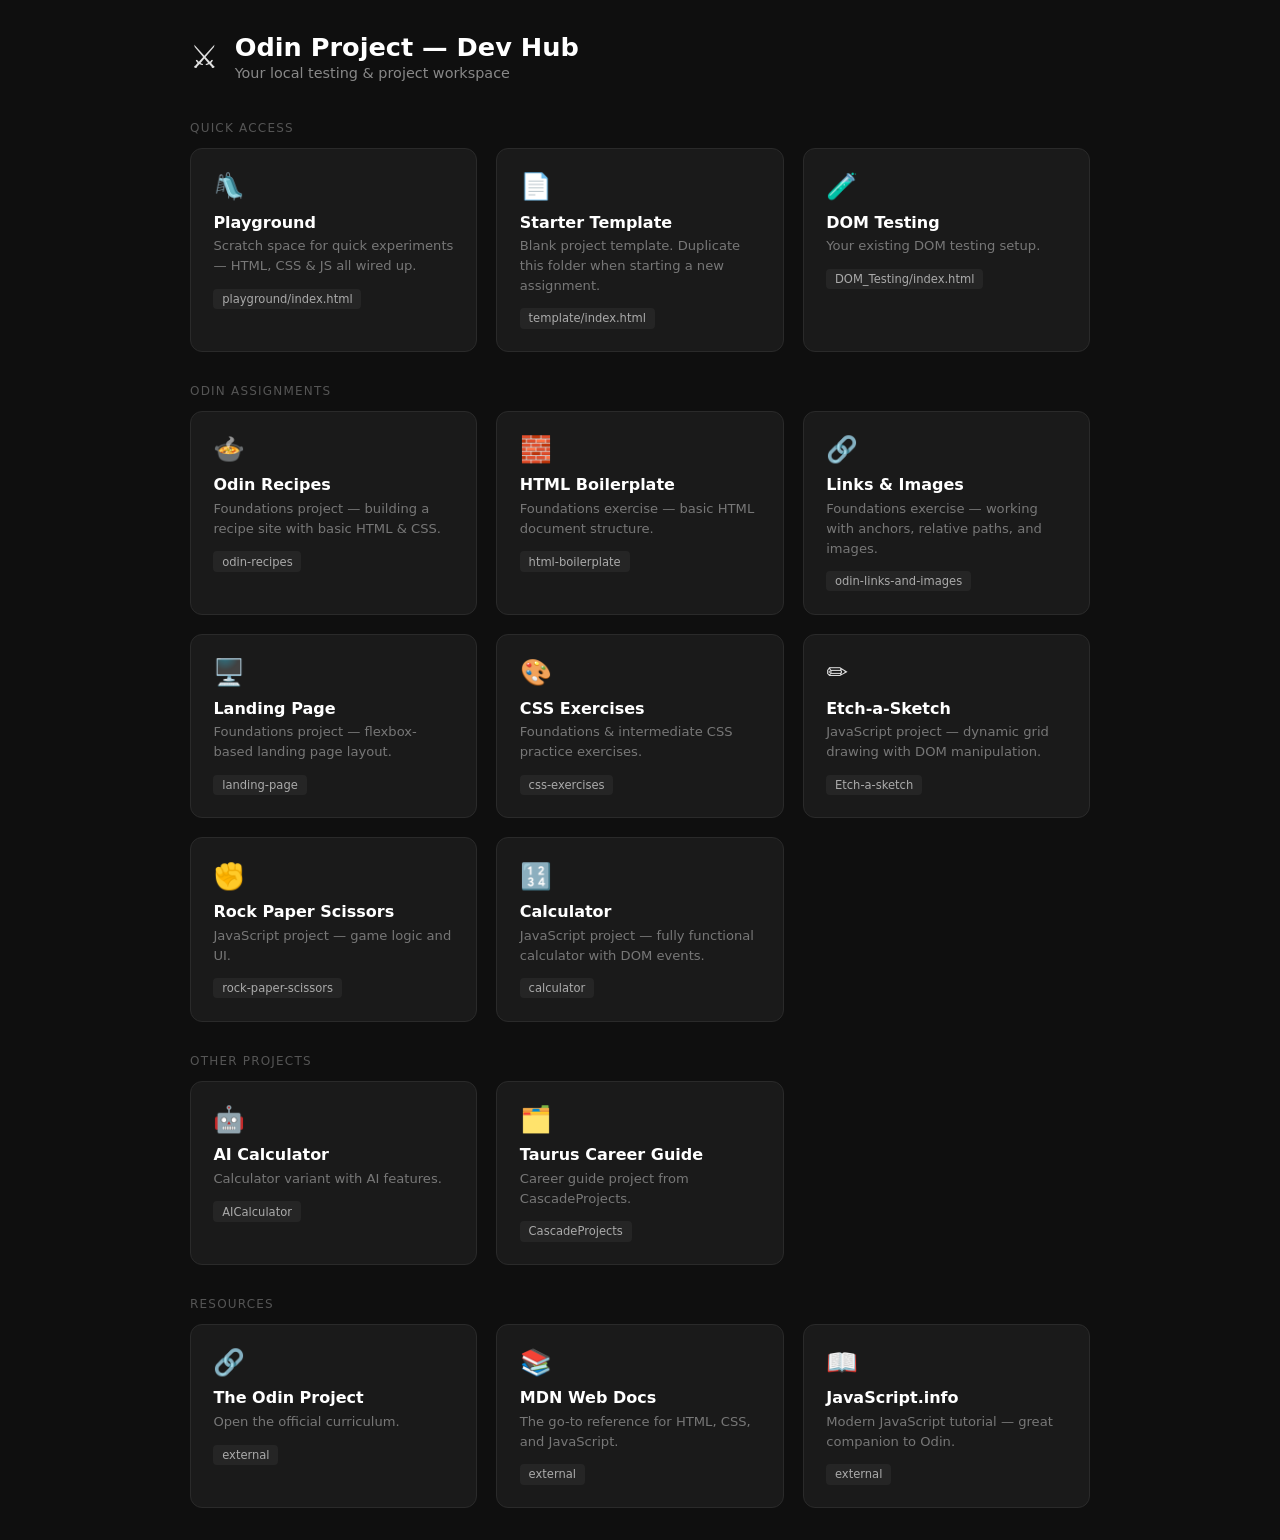
==== index.html @ 2a9dadce "Initial commit — Odin Project dev hub" ====
<!DOCTYPE html>
<html lang="en">
<head>
  <meta charset="UTF-8" />
  <meta name="viewport" content="width=device-width, initial-scale=1.0" />
  <title>Odin Project — Dev Hub</title>
  <style>
    *, *::before, *::after { box-sizing: border-box; margin: 0; padding: 0; }

    body {
      font-family: 'Segoe UI', system-ui, sans-serif;
      background: #0f0f0f;
      color: #e0e0e0;
      min-height: 100vh;
      padding: 2rem;
    }

    header {
      max-width: 900px;
      margin: 0 auto 2.5rem;
      display: flex;
      align-items: center;
      gap: 1rem;
    }

    header .logo { font-size: 2rem; }

    header h1 {
      font-size: 1.6rem;
      font-weight: 700;
      color: #fff;
    }

    header p {
      font-size: 0.9rem;
      color: #888;
      margin-top: 0.2rem;
    }

    .grid {
      max-width: 900px;
      margin: 0 auto;
      display: grid;
      grid-template-columns: repeat(auto-fill, minmax(260px, 1fr));
      gap: 1.2rem;
    }

    .card {
      background: #1a1a1a;
      border: 1px solid #2a2a2a;
      border-radius: 12px;
      padding: 1.4rem;
      text-decoration: none;
      color: inherit;
      transition: border-color 0.2s, transform 0.15s;
      display: block;
    }

    .card:hover {
      border-color: #e85d0b;
      transform: translateY(-2px);
    }

    .card .icon {
      font-size: 1.6rem;
      margin-bottom: 0.7rem;
    }

    .card h2 {
      font-size: 1rem;
      font-weight: 600;
      color: #fff;
      margin-bottom: 0.3rem;
    }

    .card p {
      font-size: 0.82rem;
      color: #777;
      line-height: 1.5;
    }

    .card .tag {
      display: inline-block;
      margin-top: 0.8rem;
      font-size: 0.72rem;
      background: #252525;
      color: #aaa;
      padding: 0.2rem 0.55rem;
      border-radius: 4px;
    }

    .section-label {
      max-width: 900px;
      margin: 2rem auto 0.8rem;
      font-size: 0.75rem;
      text-transform: uppercase;
      letter-spacing: 0.1em;
      color: #555;
    }
  </style>
</head>
<body>

  <header>
    <div class="logo">⚔️</div>
    <div>
      <h1>Odin Project — Dev Hub</h1>
      <p>Your local testing &amp; project workspace</p>
    </div>
  </header>

  <!-- ── Quick Access ── -->
  <p class="section-label">Quick access</p>
  <div class="grid">
    <a class="card" href="playground/index.html">
      <div class="icon">🛝</div>
      <h2>Playground</h2>
      <p>Scratch space for quick experiments — HTML, CSS &amp; JS all wired up.</p>
      <span class="tag">playground/index.html</span>
    </a>
    <a class="card" href="template/index.html">
      <div class="icon">📄</div>
      <h2>Starter Template</h2>
      <p>Blank project template. Duplicate this folder when starting a new assignment.</p>
      <span class="tag">template/index.html</span>
    </a>
    <a class="card" href="DOM_Testing/index.html">
      <div class="icon">🧪</div>
      <h2>DOM Testing</h2>
      <p>Your existing DOM testing setup.</p>
      <span class="tag">DOM_Testing/index.html</span>
    </a>
  </div>

  <!-- ── Odin Assignments ── -->
  <p class="section-label">Odin Assignments</p>
  <div class="grid">

    <a class="card" href="../odin-recipes/index.html">
      <div class="icon">🍲</div>
      <h2>Odin Recipes</h2>
      <p>Foundations project — building a recipe site with basic HTML &amp; CSS.</p>
      <span class="tag">odin-recipes</span>
    </a>

    <a class="card" href="../html-boilerplate/index.html">
      <div class="icon">🧱</div>
      <h2>HTML Boilerplate</h2>
      <p>Foundations exercise — basic HTML document structure.</p>
      <span class="tag">html-boilerplate</span>
    </a>

    <a class="card" href="../odin-links-and-images/index.html">
      <div class="icon">🔗</div>
      <h2>Links &amp; Images</h2>
      <p>Foundations exercise — working with anchors, relative paths, and images.</p>
      <span class="tag">odin-links-and-images</span>
    </a>

    <a class="card" href="../landing-page/index.html">
      <div class="icon">🖥️</div>
      <h2>Landing Page</h2>
      <p>Foundations project — flexbox-based landing page layout.</p>
      <span class="tag">landing-page</span>
    </a>

    <a class="card" href="../css-exercises/foundations/">
      <div class="icon">🎨</div>
      <h2>CSS Exercises</h2>
      <p>Foundations &amp; intermediate CSS practice exercises.</p>
      <span class="tag">css-exercises</span>
    </a>

    <a class="card" href="../Etch-a-sketch/index.html">
      <div class="icon">✏️</div>
      <h2>Etch-a-Sketch</h2>
      <p>JavaScript project — dynamic grid drawing with DOM manipulation.</p>
      <span class="tag">Etch-a-sketch</span>
    </a>

    <a class="card" href="../rock-paper-scissors/index.html">
      <div class="icon">✊</div>
      <h2>Rock Paper Scissors</h2>
      <p>JavaScript project — game logic and UI.</p>
      <span class="tag">rock-paper-scissors</span>
    </a>

    <a class="card" href="../calculator/index.html">
      <div class="icon">🔢</div>
      <h2>Calculator</h2>
      <p>JavaScript project — fully functional calculator with DOM events.</p>
      <span class="tag">calculator</span>
    </a>

  </div>

  <!-- ── Other Projects ── -->
  <p class="section-label">Other Projects</p>
  <div class="grid">

    <a class="card" href="../AICalculator/index.html">
      <div class="icon">🤖</div>
      <h2>AI Calculator</h2>
      <p>Calculator variant with AI features.</p>
      <span class="tag">AICalculator</span>
    </a>

    <a class="card" href="../CascadeProjects/taurus-career-guide/">
      <div class="icon">🗂️</div>
      <h2>Taurus Career Guide</h2>
      <p>Career guide project from CascadeProjects.</p>
      <span class="tag">CascadeProjects</span>
    </a>

  </div>

  <!-- ── Resources ── -->
  <p class="section-label">Resources</p>
  <div class="grid">
    <a class="card" href="https://www.theodinproject.com" target="_blank">
      <div class="icon">🔗</div>
      <h2>The Odin Project</h2>
      <p>Open the official curriculum.</p>
      <span class="tag">external</span>
    </a>
    <a class="card" href="https://developer.mozilla.org" target="_blank">
      <div class="icon">📚</div>
      <h2>MDN Web Docs</h2>
      <p>The go-to reference for HTML, CSS, and JavaScript.</p>
      <span class="tag">external</span>
    </a>
    <a class="card" href="https://javascript.info" target="_blank">
      <div class="icon">📖</div>
      <h2>JavaScript.info</h2>
      <p>Modern JavaScript tutorial — great companion to Odin.</p>
      <span class="tag">external</span>
    </a>
  </div>

</body>
</html>
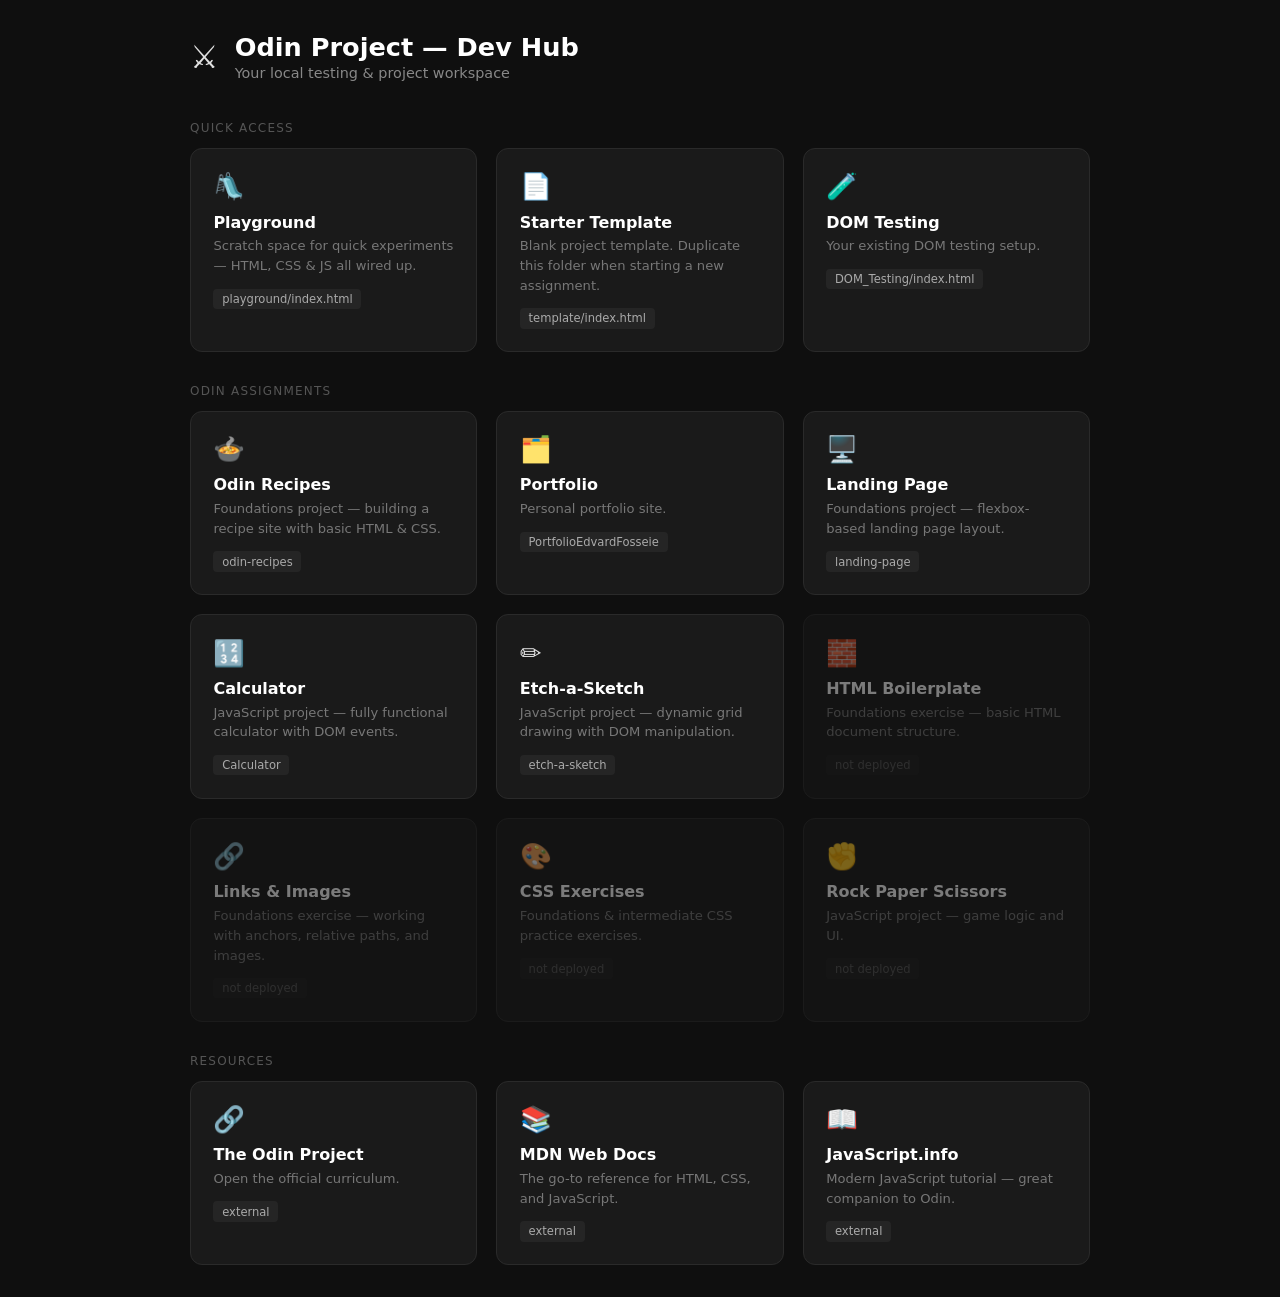
==== commit 5fc9b0ad: "Fix assignment links: use live Pages URLs, mark undeployed as disabled" ====
--- a/index.html
+++ b/index.html
@@ -89,6 +89,17 @@
       border-radius: 4px;
     }
 
+    .card.disabled {
+      opacity: 0.45;
+      cursor: default;
+      pointer-events: none;
+    }
+
+    .card .tag.not-deployed {
+      background: #1e1e1e;
+      color: #555;
+    }
+
     .section-label {
       max-width: 900px;
       margin: 2rem auto 0.8rem;
@@ -136,81 +147,68 @@
   <p class="section-label">Odin Assignments</p>
   <div class="grid">
 
-    <a class="card" href="../odin-recipes/index.html">
+    <a class="card" href="https://eddiefos.github.io/odin-recipes/" target="_blank">
       <div class="icon">🍲</div>
       <h2>Odin Recipes</h2>
       <p>Foundations project — building a recipe site with basic HTML &amp; CSS.</p>
       <span class="tag">odin-recipes</span>
     </a>
 
-    <a class="card" href="../html-boilerplate/index.html">
-      <div class="icon">🧱</div>
-      <h2>HTML Boilerplate</h2>
-      <p>Foundations exercise — basic HTML document structure.</p>
-      <span class="tag">html-boilerplate</span>
-    </a>
-
-    <a class="card" href="../odin-links-and-images/index.html">
-      <div class="icon">🔗</div>
-      <h2>Links &amp; Images</h2>
-      <p>Foundations exercise — working with anchors, relative paths, and images.</p>
-      <span class="tag">odin-links-and-images</span>
-    </a>
-
-    <a class="card" href="../landing-page/index.html">
+    <a class="card" href="https://eddiefos.github.io/PortfolioEdvardFosseie/" target="_blank">
+      <div class="icon">🗂️</div>
+      <h2>Portfolio</h2>
+      <p>Personal portfolio site.</p>
+      <span class="tag">PortfolioEdvardFosseie</span>
+    </a>
+
+    <a class="card" href="https://eddiefos.github.io/landing-page/" target="_blank">
       <div class="icon">🖥️</div>
       <h2>Landing Page</h2>
       <p>Foundations project — flexbox-based landing page layout.</p>
       <span class="tag">landing-page</span>
     </a>
 
-    <a class="card" href="../css-exercises/foundations/">
+    <a class="card" href="https://eddiefos.github.io/Calculator/" target="_blank">
+      <div class="icon">🔢</div>
+      <h2>Calculator</h2>
+      <p>JavaScript project — fully functional calculator with DOM events.</p>
+      <span class="tag">Calculator</span>
+    </a>
+
+    <a class="card" href="https://eddiefos.github.io/etch-a-sketch/" target="_blank">
+      <div class="icon">✏️</div>
+      <h2>Etch-a-Sketch</h2>
+      <p>JavaScript project — dynamic grid drawing with DOM manipulation.</p>
+      <span class="tag">etch-a-sketch</span>
+    </a>
+
+    <div class="card disabled">
+      <div class="icon">🧱</div>
+      <h2>HTML Boilerplate</h2>
+      <p>Foundations exercise — basic HTML document structure.</p>
+      <span class="tag not-deployed">not deployed</span>
+    </div>
+
+    <div class="card disabled">
+      <div class="icon">🔗</div>
+      <h2>Links &amp; Images</h2>
+      <p>Foundations exercise — working with anchors, relative paths, and images.</p>
+      <span class="tag not-deployed">not deployed</span>
+    </div>
+
+    <div class="card disabled">
       <div class="icon">🎨</div>
       <h2>CSS Exercises</h2>
       <p>Foundations &amp; intermediate CSS practice exercises.</p>
-      <span class="tag">css-exercises</span>
-    </a>
-
-    <a class="card" href="../Etch-a-sketch/index.html">
-      <div class="icon">✏️</div>
-      <h2>Etch-a-Sketch</h2>
-      <p>JavaScript project — dynamic grid drawing with DOM manipulation.</p>
-      <span class="tag">Etch-a-sketch</span>
-    </a>
-
-    <a class="card" href="../rock-paper-scissors/index.html">
+      <span class="tag not-deployed">not deployed</span>
+    </div>
+
+    <div class="card disabled">
       <div class="icon">✊</div>
       <h2>Rock Paper Scissors</h2>
       <p>JavaScript project — game logic and UI.</p>
-      <span class="tag">rock-paper-scissors</span>
-    </a>
-
-    <a class="card" href="../calculator/index.html">
-      <div class="icon">🔢</div>
-      <h2>Calculator</h2>
-      <p>JavaScript project — fully functional calculator with DOM events.</p>
-      <span class="tag">calculator</span>
-    </a>
-
-  </div>
-
-  <!-- ── Other Projects ── -->
-  <p class="section-label">Other Projects</p>
-  <div class="grid">
-
-    <a class="card" href="../AICalculator/index.html">
-      <div class="icon">🤖</div>
-      <h2>AI Calculator</h2>
-      <p>Calculator variant with AI features.</p>
-      <span class="tag">AICalculator</span>
-    </a>
-
-    <a class="card" href="../CascadeProjects/taurus-career-guide/">
-      <div class="icon">🗂️</div>
-      <h2>Taurus Career Guide</h2>
-      <p>Career guide project from CascadeProjects.</p>
-      <span class="tag">CascadeProjects</span>
-    </a>
+      <span class="tag not-deployed">not deployed</span>
+    </div>
 
   </div>
 
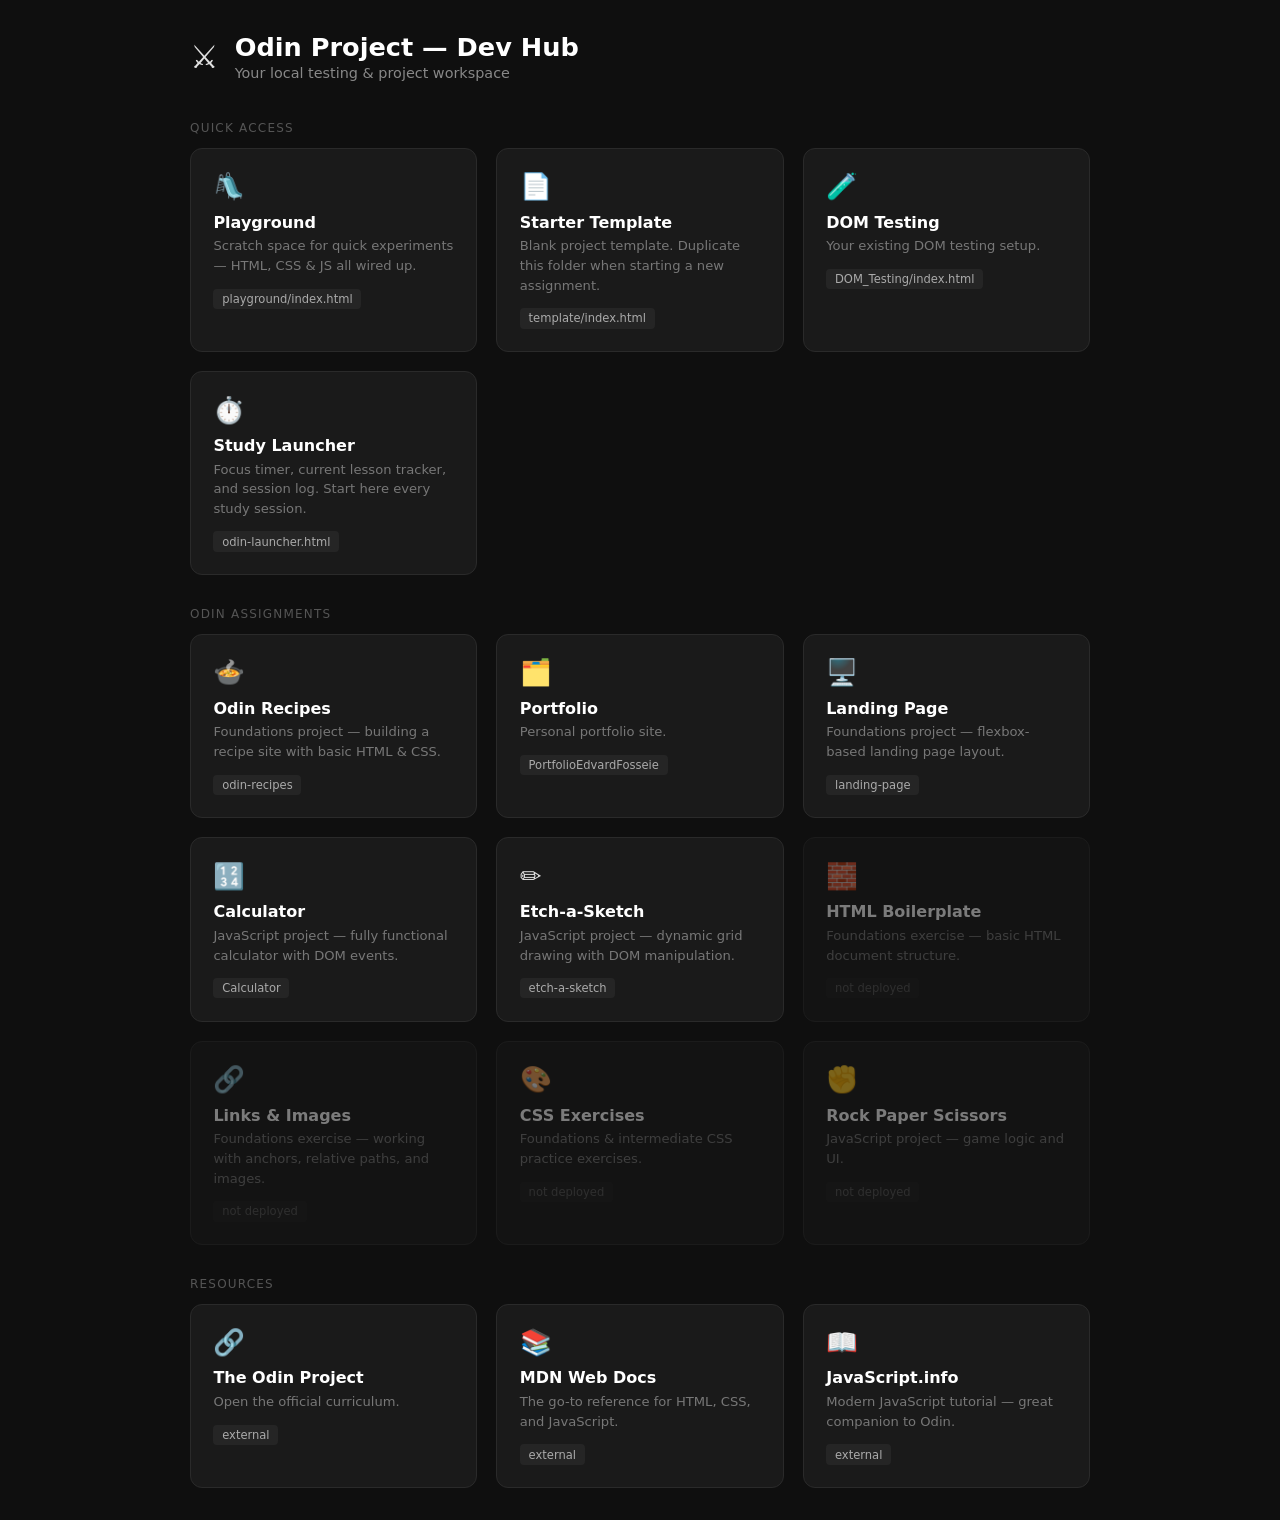
==== commit 49206128: "Add Study Launcher to Quick Access" ====
--- a/index.html
+++ b/index.html
@@ -141,6 +141,12 @@
       <p>Your existing DOM testing setup.</p>
       <span class="tag">DOM_Testing/index.html</span>
     </a>
+    <a class="card" href="odin-launcher.html">
+      <div class="icon">⏱️</div>
+      <h2>Study Launcher</h2>
+      <p>Focus timer, current lesson tracker, and session log. Start here every study session.</p>
+      <span class="tag">odin-launcher.html</span>
+    </a>
   </div>
 
   <!-- ── Odin Assignments ── -->
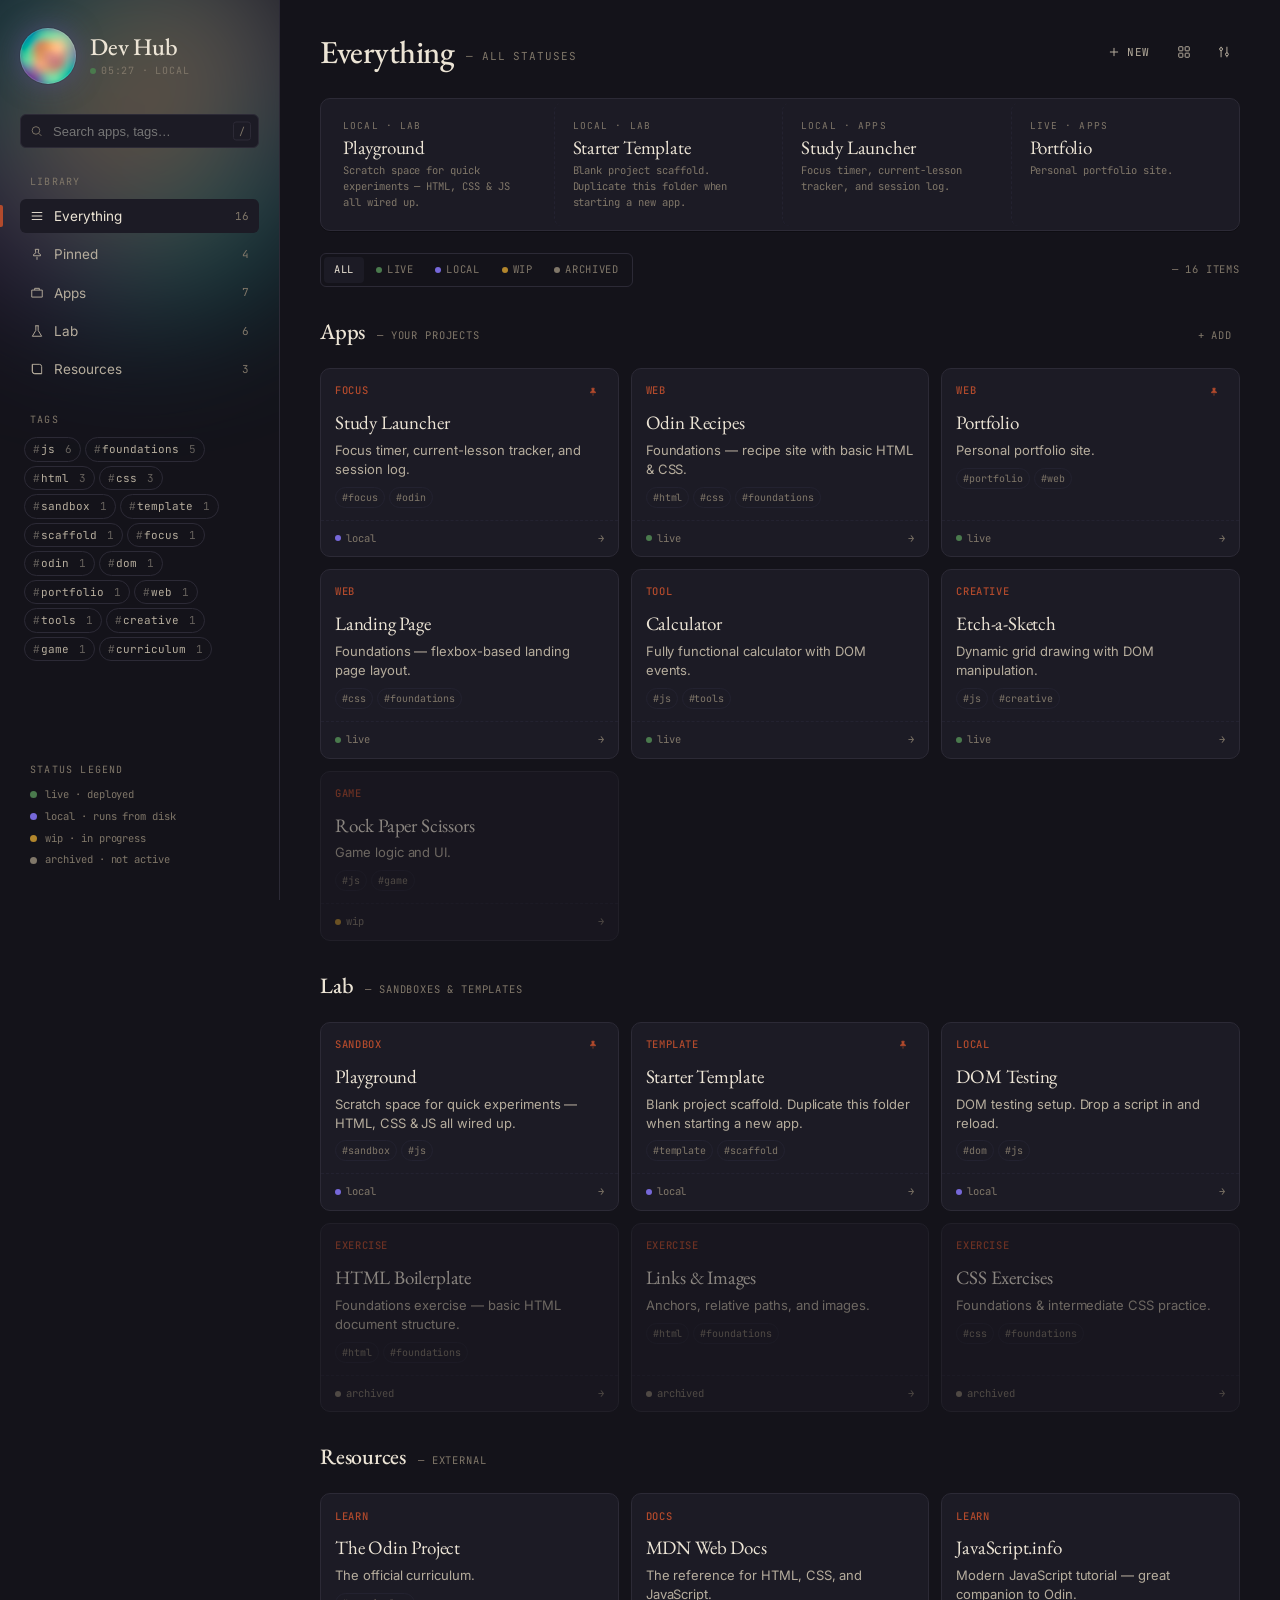
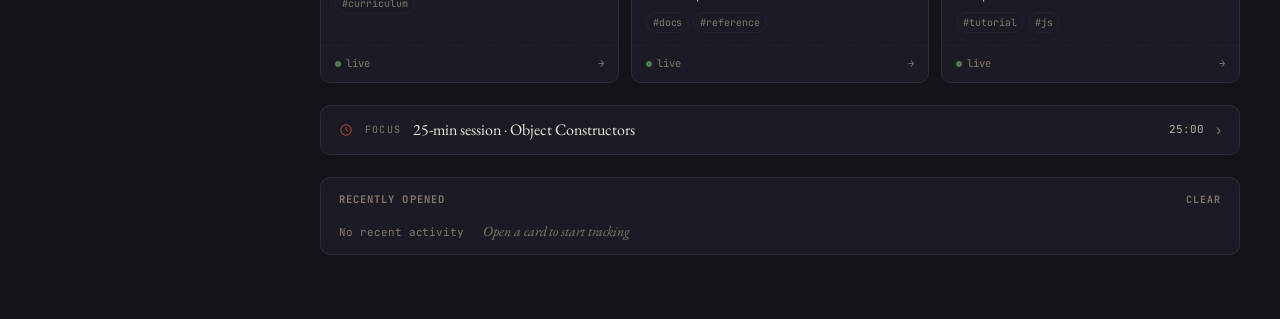
==== commit 14ffaeab: "Redesign dev hub" ====
--- a/index.html
+++ b/index.html
@@ -1,245 +1,1667 @@
-<!DOCTYPE html>
-<html lang="en">
+<!doctype html>
+<html lang="en" data-theme="dark">
 <head>
-  <meta charset="UTF-8" />
-  <meta name="viewport" content="width=device-width, initial-scale=1.0" />
-  <title>Odin Project — Dev Hub</title>
-  <style>
-    *, *::before, *::after { box-sizing: border-box; margin: 0; padding: 0; }
-
-    body {
-      font-family: 'Segoe UI', system-ui, sans-serif;
-      background: #0f0f0f;
-      color: #e0e0e0;
-      min-height: 100vh;
-      padding: 2rem;
-    }
-
-    header {
-      max-width: 900px;
-      margin: 0 auto 2.5rem;
-      display: flex;
-      align-items: center;
-      gap: 1rem;
-    }
-
-    header .logo { font-size: 2rem; }
-
-    header h1 {
-      font-size: 1.6rem;
-      font-weight: 700;
-      color: #fff;
-    }
-
-    header p {
-      font-size: 0.9rem;
-      color: #888;
-      margin-top: 0.2rem;
-    }
-
-    .grid {
-      max-width: 900px;
-      margin: 0 auto;
-      display: grid;
-      grid-template-columns: repeat(auto-fill, minmax(260px, 1fr));
-      gap: 1.2rem;
-    }
-
-    .card {
-      background: #1a1a1a;
-      border: 1px solid #2a2a2a;
-      border-radius: 12px;
-      padding: 1.4rem;
-      text-decoration: none;
-      color: inherit;
-      transition: border-color 0.2s, transform 0.15s;
-      display: block;
-    }
-
-    .card:hover {
-      border-color: #e85d0b;
-      transform: translateY(-2px);
-    }
-
-    .card .icon {
-      font-size: 1.6rem;
-      margin-bottom: 0.7rem;
-    }
-
-    .card h2 {
-      font-size: 1rem;
-      font-weight: 600;
-      color: #fff;
-      margin-bottom: 0.3rem;
-    }
-
-    .card p {
-      font-size: 0.82rem;
-      color: #777;
-      line-height: 1.5;
-    }
-
-    .card .tag {
-      display: inline-block;
-      margin-top: 0.8rem;
-      font-size: 0.72rem;
-      background: #252525;
-      color: #aaa;
-      padding: 0.2rem 0.55rem;
-      border-radius: 4px;
-    }
-
-    .card.disabled {
-      opacity: 0.45;
-      cursor: default;
-      pointer-events: none;
-    }
-
-    .card .tag.not-deployed {
-      background: #1e1e1e;
-      color: #555;
-    }
-
-    .section-label {
-      max-width: 900px;
-      margin: 2rem auto 0.8rem;
-      font-size: 0.75rem;
-      text-transform: uppercase;
-      letter-spacing: 0.1em;
-      color: #555;
-    }
-  </style>
+<meta charset="utf-8" />
+<title>Dev Hub — Edvard's Workspace</title>
+<meta name="viewport" content="width=device-width, initial-scale=1" />
+<link rel="preconnect" href="https://fonts.googleapis.com">
+<link rel="preconnect" href="https://fonts.gstatic.com" crossorigin>
+<link href="https://fonts.googleapis.com/css2?family=EB+Garamond:ital,wght@0,400;0,500;0,600;1,400&family=Inter:wght@400;500;600&family=JetBrains+Mono:wght@400;500&display=swap" rel="stylesheet">
+<style>
+  :root {
+    --paper:          #f4efe6;
+    --paper-2:        #ece5d7;
+    --paper-3:        #e2d9c6;
+    --ink:            #2a2620;
+    --ink-soft:       #5b5348;
+    --ink-mute:       #8a8072;
+    --rule:           #d6ccb8;
+    --rule-soft:      #e0d6c2;
+    --card:           #faf6ee;
+    --card-hover:     #f7f1e5;
+    --accent:         #b24a2c;
+    --accent-soft:    #b24a2c22;
+    --accent-ink:     #7d2f17;
+    --star:           #c89a2d;
+    --danger:         #9a3327;
+    --green:          #4a7a4d;
+    --wip:            #b2862c;
+
+    --shadow-sm:      0 1px 0 rgba(60,42,18,.04), 0 1px 2px rgba(60,42,18,.05);
+    --shadow-md:      0 1px 0 rgba(60,42,18,.04), 0 8px 24px -10px rgba(60,42,18,.18);
+
+    --radius:         6px;
+    --radius-lg:      10px;
+
+    --serif:  "EB Garamond", "Iowan Old Style", Georgia, serif;
+    --sans:   "Inter", ui-sans-serif, system-ui, sans-serif;
+    --mono:   "JetBrains Mono", ui-monospace, "SF Mono", Menlo, monospace;
+  }
+  html[data-theme="light"] {
+    --paper: #fafafa; --paper-2: #f1f1f0; --paper-3: #e8e7e4;
+    --ink: #1a1a1a; --ink-soft: #4a4a4a; --ink-mute: #888;
+    --rule: #e3e3e0; --rule-soft: #ededea;
+    --card: #ffffff; --card-hover: #fbfbfa;
+  }
+  html[data-theme="dark"] {
+    --paper: #14131a; --paper-2: #1c1b25; --paper-3: #25232f;
+    --ink: #ece4d5; --ink-soft: #b6ad9d; --ink-mute: #807769;
+    --rule: #2c2a36; --rule-soft: #232230;
+    --card: #1c1b25; --card-hover: #25232f;
+    --shadow-sm: 0 1px 0 rgba(0,0,0,.3);
+    --shadow-md: 0 10px 30px -15px rgba(0,0,0,.5);
+  }
+
+  * { box-sizing: border-box; }
+  html, body { margin: 0; padding: 0; }
+  body {
+    background: var(--paper);
+    color: var(--ink);
+    font-family: var(--sans);
+    font-size: 14px;
+    line-height: 1.5;
+    -webkit-font-smoothing: antialiased;
+    letter-spacing: -0.003em;
+  }
+  a { color: inherit; text-decoration: none; }
+  button { font: inherit; color: inherit; background: none; border: 0; cursor: pointer; }
+
+  .app {
+    display: grid;
+    grid-template-columns: 280px 1fr;
+    min-height: 100vh;
+  }
+
+  /* ---------- Sidebar ---------- */
+  aside.sidebar {
+    border-right: 1px solid var(--rule);
+    padding: 28px 20px 32px;
+    display: flex; flex-direction: column;
+    gap: 26px;
+    background: var(--paper);
+    position: sticky; top: 0; height: 100vh;
+    overflow-y: auto;
+    overflow-x: hidden;
+  }
+  aside.sidebar::before {
+    content: "";
+    position: absolute;
+    top: -100px; left: -80px;
+    width: 420px; height: 420px;
+    background-image: url('assets/logo_nebula.png');
+    background-size: cover;
+    background-position: center;
+    border-radius: 50%;
+    filter: blur(70px);
+    opacity: 0.22;
+    pointer-events: none;
+    z-index: 0;
+    animation: nebula-float 24s ease-in-out infinite alternate;
+  }
+  html[data-theme="dark"] aside.sidebar::before { opacity: 0.40; }
+  html[data-theme="light"] aside.sidebar::before { opacity: 0.12; }
+  @keyframes nebula-float {
+    0%   { transform: translate(0, 0) scale(1); }
+    100% { transform: translate(60px, 40px) scale(1.15); }
+  }
+  aside.sidebar > * { position: relative; z-index: 1; }
+
+  .brand {
+    display: flex; align-items: center; gap: 14px;
+    padding-bottom: 4px;
+  }
+  .brand .mark {
+    width: 56px; height: 56px; border-radius: 50%;
+    background-image: url('assets/logo_nebula.png');
+    background-size: 130%;
+    background-position: center;
+    flex: none;
+    box-shadow:
+      0 0 0 1px rgba(0,0,0,0.12),
+      0 0 30px -4px rgba(120, 90, 200, 0.55),
+      inset 0 0 0 1px rgba(255,255,255,0.15);
+    animation: brand-drift 22s ease-in-out infinite alternate;
+  }
+  @keyframes brand-drift {
+    0%   { background-position: 30% 40%; filter: hue-rotate(0deg) saturate(1); }
+    100% { background-position: 70% 60%; filter: hue-rotate(-15deg) saturate(1.1); }
+  }
+  .brand .wordmark { display: flex; flex-direction: column; min-width: 0; }
+  .brand h1 {
+    font-family: var(--serif);
+    font-weight: 500;
+    font-size: 24px;
+    margin: 0;
+    letter-spacing: -0.01em;
+    line-height: 1.05;
+  }
+  .brand .sub {
+    font-family: var(--mono);
+    font-size: 10px;
+    color: var(--ink-mute);
+    margin-top: 4px;
+    letter-spacing: 0.08em;
+    text-transform: uppercase;
+  }
+  .brand .sub .pulse {
+    display: inline-block;
+    width: 6px; height: 6px; border-radius: 50%;
+    background: var(--green);
+    margin-right: 5px;
+    animation: pulse 2s ease-in-out infinite;
+    vertical-align: middle;
+  }
+  @keyframes pulse {
+    0%, 100% { opacity: 1; }
+    50% { opacity: .55; }
+  }
+
+  /* sidebar search */
+  .sb-search { position: relative; }
+  .sb-search input {
+    width: 100%;
+    height: 34px;
+    padding: 0 36px 0 32px;
+    background: var(--card);
+    border: 1px solid var(--rule);
+    border-radius: var(--radius);
+    outline: 0;
+    font-size: 13px;
+    color: var(--ink);
+  }
+  .sb-search input:focus { border-color: var(--ink-soft); }
+  .sb-search svg {
+    position: absolute; left: 10px; top: 50%; translate: 0 -50%;
+    width: 13px; height: 13px;
+    stroke: var(--ink-mute); fill: none; stroke-width: 1.7;
+  }
+  .sb-search .kbd {
+    position: absolute; right: 8px; top: 50%; translate: 0 -50%;
+    font-family: var(--mono); font-size: 10px; color: var(--ink-mute);
+    border: 1px solid var(--rule); padding: 1px 5px; border-radius: 3px;
+    background: var(--paper-2);
+  }
+
+  .side-section { display: flex; flex-direction: column; gap: 4px; }
+  .side-label {
+    font-family: var(--mono);
+    font-size: 10px;
+    letter-spacing: 0.12em;
+    color: var(--ink-mute);
+    text-transform: uppercase;
+    padding: 0 10px;
+    margin-bottom: 6px;
+  }
+
+  .nav-item {
+    display: flex; align-items: center;
+    gap: 10px;
+    padding: 7px 10px;
+    border-radius: var(--radius);
+    cursor: pointer;
+    color: var(--ink-soft);
+    font-size: 13.5px;
+    transition: background .12s, color .12s;
+    position: relative;
+  }
+  .nav-item:hover { background: var(--paper-2); color: var(--ink); }
+  .nav-item .count {
+    margin-left: auto;
+    font-family: var(--mono);
+    font-size: 11px;
+    color: var(--ink-mute);
+  }
+  .nav-item.active { background: var(--paper-2); color: var(--ink); }
+  .nav-item.active::before {
+    content: ""; position: absolute; left: -20px; top: 6px; bottom: 6px; width: 3px;
+    background: var(--accent); border-radius: 0 2px 2px 0;
+  }
+  .nav-item .ic {
+    width: 14px; height: 14px; stroke: currentColor; fill: none; stroke-width: 1.6; flex: none;
+  }
+
+  /* tag chips in sidebar */
+  .tags-wrap { display: flex; flex-wrap: wrap; gap: 4px; padding: 0 4px; }
+  .tag {
+    font-family: var(--mono);
+    font-size: 11px;
+    padding: 3px 8px;
+    border-radius: 100px;
+    background: transparent;
+    color: var(--ink-soft);
+    border: 1px solid var(--rule);
+    cursor: pointer;
+    transition: all .12s;
+  }
+  .tag:hover { border-color: var(--accent); color: var(--accent); }
+  .tag.active { background: var(--accent); color: #fff; border-color: var(--accent); }
+  .tag .hash { opacity: .5; margin-right: 1px; }
+
+  /* sources legend */
+  .legend {
+    display: flex; flex-direction: column; gap: 6px;
+    padding: 0 10px;
+    font-family: var(--mono);
+    font-size: 10.5px;
+    color: var(--ink-mute);
+  }
+  .legend .row { display: flex; align-items: center; gap: 8px; }
+  .legend .sd {
+    width: 7px; height: 7px; border-radius: 50%; flex: none;
+  }
+
+  /* ---------- Main ---------- */
+  main.main {
+    padding: 28px 40px 64px;
+    min-width: 0;
+    display: flex; flex-direction: column; gap: 22px;
+  }
+
+  .topbar {
+    display: flex; align-items: center; gap: 16px;
+  }
+  .page-title {
+    font-family: var(--serif);
+    font-weight: 500;
+    font-size: 32px;
+    letter-spacing: -0.015em;
+    margin: 0;
+    display: flex; align-items: baseline; gap: 12px;
+  }
+  .page-title .meta {
+    font-family: var(--mono);
+    font-size: 11px;
+    color: var(--ink-mute);
+    text-transform: uppercase;
+    letter-spacing: 0.08em;
+    font-weight: 400;
+    translate: 0 -3px;
+  }
+  .topbar-right {
+    margin-left: auto;
+    display: flex; align-items: center; gap: 8px;
+  }
+  .icon-btn {
+    height: 32px;
+    padding: 0 10px;
+    display: inline-flex; align-items: center; justify-content: center; gap: 6px;
+    border-radius: var(--radius);
+    color: var(--ink-soft);
+    font-family: var(--mono);
+    font-size: 11px;
+    text-transform: uppercase;
+    letter-spacing: 0.06em;
+    transition: background .12s, color .12s;
+  }
+  .icon-btn.square { width: 32px; padding: 0; }
+  .icon-btn:hover { background: var(--paper-2); color: var(--ink); }
+  .icon-btn.active { background: var(--accent); color: #fff; }
+  .icon-btn svg { width: 14px; height: 14px; fill: none; stroke: currentColor; stroke-width: 1.7; }
+
+  /* segmented status filter */
+  .seg-filter {
+    display: inline-flex;
+    border: 1px solid var(--rule);
+    border-radius: var(--radius);
+    padding: 3px;
+    gap: 2px;
+  }
+  .seg-filter button {
+    padding: 5px 10px;
+    border-radius: 4px;
+    font-family: var(--mono);
+    font-size: 10.5px;
+    text-transform: uppercase;
+    letter-spacing: 0.06em;
+    color: var(--ink-mute);
+    display: inline-flex; align-items: center; gap: 5px;
+  }
+  .seg-filter button:hover { color: var(--ink); }
+  .seg-filter button.on {
+    background: var(--paper-2);
+    color: var(--ink);
+  }
+  .seg-filter .sd {
+    width: 6px; height: 6px; border-radius: 50%; background: var(--ink-mute);
+  }
+
+  /* sub-toolbar */
+  .subbar {
+    display: flex; align-items: center; gap: 12px;
+    flex-wrap: wrap;
+  }
+  .subbar .spacer { flex: 1; }
+  .subbar .count-pill {
+    font-family: var(--mono);
+    font-size: 10.5px;
+    color: var(--ink-mute);
+    text-transform: uppercase;
+    letter-spacing: 0.08em;
+  }
+
+  /* hero / pinned strip */
+  .pinned-strip {
+    background: var(--card);
+    border: 1px solid var(--rule);
+    border-radius: var(--radius-lg);
+    padding: 4px;
+    display: grid;
+    grid-template-columns: repeat(auto-fit, minmax(200px, 1fr));
+    gap: 4px;
+    box-shadow: var(--shadow-sm);
+    overflow: hidden;
+  }
+  .pinned-cell {
+    padding: 16px 18px;
+    border-radius: 8px;
+    cursor: pointer;
+    transition: background .15s;
+    position: relative;
+    display: flex; flex-direction: column; gap: 4px;
+    color: inherit;
+  }
+  .pinned-cell:hover { background: var(--paper-2); }
+  .pinned-cell .eb {
+    font-family: var(--mono);
+    font-size: 9.5px;
+    text-transform: uppercase;
+    letter-spacing: 0.12em;
+    color: var(--ink-mute);
+  }
+  .pinned-cell .ttl {
+    font-family: var(--serif);
+    font-size: 19px;
+    line-height: 1.15;
+    letter-spacing: -0.01em;
+  }
+  .pinned-cell .sub {
+    font-family: var(--mono);
+    font-size: 10.5px;
+    color: var(--ink-mute);
+  }
+  .pinned-cell + .pinned-cell {
+    border-left: 1px dashed var(--rule-soft);
+  }
+  @media (max-width: 1100px) {
+    .pinned-cell + .pinned-cell { border-left: none; border-top: 1px dashed var(--rule-soft); }
+  }
+  .pinned-cell .arrow {
+    position: absolute; right: 16px; top: 50%; translate: 0 -50%;
+    color: var(--ink-mute);
+    transition: color .12s, transform .15s;
+    opacity: 0;
+  }
+  .pinned-cell:hover .arrow { color: var(--accent); transform: translate(2px, -50%); opacity: 1; }
+
+  /* section title */
+  .section-head {
+    display: flex; align-items: baseline; gap: 12px;
+    margin: 6px 0 -2px;
+  }
+  .section-head h4 {
+    font-family: var(--serif);
+    font-weight: 500;
+    font-size: 22px;
+    letter-spacing: -0.01em;
+    margin: 0;
+  }
+  .section-head .meta {
+    font-family: var(--mono);
+    font-size: 10.5px;
+    color: var(--ink-mute);
+    text-transform: uppercase;
+    letter-spacing: 0.08em;
+  }
+  .section-head .sub-action {
+    margin-left: auto;
+    font-family: var(--mono);
+    font-size: 10.5px;
+    color: var(--ink-mute);
+    text-transform: uppercase;
+    letter-spacing: 0.08em;
+    cursor: pointer;
+    padding: 4px 8px;
+    border-radius: var(--radius);
+  }
+  .section-head .sub-action:hover { color: var(--ink); background: var(--paper-2); }
+
+  /* card grid */
+  .grid {
+    display: grid;
+    grid-template-columns: repeat(auto-fill, minmax(250px, 1fr));
+    gap: 12px;
+  }
+
+  .card {
+    background: var(--card);
+    border: 1px solid var(--rule);
+    border-radius: var(--radius-lg);
+    overflow: hidden;
+    cursor: pointer;
+    transition: transform .18s ease, box-shadow .18s, border-color .18s, background .18s;
+    display: flex; flex-direction: column;
+    position: relative;
+    color: inherit;
+  }
+  .card:hover {
+    transform: translateY(-2px);
+    border-color: var(--ink-mute);
+    box-shadow: var(--shadow-md);
+    background: var(--card-hover);
+  }
+  .card.disabled {
+    opacity: 0.55;
+    cursor: not-allowed;
+  }
+  .card.disabled:hover {
+    transform: none;
+    border-color: var(--rule);
+    box-shadow: none;
+    background: var(--card);
+  }
+  .card .head {
+    display: flex; align-items: center; gap: 8px;
+    padding: 11px 14px 4px;
+    font-family: var(--mono);
+    font-size: 10.5px;
+    letter-spacing: 0.06em;
+    text-transform: uppercase;
+    color: var(--ink-mute);
+  }
+  .card .cat { color: var(--accent); font-weight: 500; }
+  .card .pin-btn {
+    margin-left: auto;
+    width: 22px; height: 22px;
+    border-radius: 4px;
+    display: inline-flex; align-items: center; justify-content: center;
+    color: var(--ink-mute);
+    opacity: 0;
+    transition: opacity .12s, color .12s;
+  }
+  .card .pin-btn.on { color: var(--accent); opacity: 1; }
+  .card:hover .pin-btn { opacity: 1; }
+  .card .pin-btn:hover { background: var(--paper-2); }
+  .card .pin-btn svg { width: 13px; height: 13px; fill: none; stroke: currentColor; stroke-width: 1.6; }
+  .card .pin-btn.on svg { fill: currentColor; }
+
+  .card .body { padding: 4px 14px 12px; flex: 1; }
+  .card .title {
+    font-family: var(--serif);
+    font-size: 19px;
+    line-height: 1.2;
+    letter-spacing: -0.01em;
+    color: var(--ink);
+    margin: 2px 0 6px;
+  }
+  .card .excerpt {
+    font-size: 13px;
+    color: var(--ink-soft);
+    line-height: 1.45;
+    display: -webkit-box; -webkit-line-clamp: 3; -webkit-box-orient: vertical; overflow: hidden;
+  }
+  .card .tags-row {
+    display: flex; gap: 4px; margin-top: 8px; flex-wrap: wrap;
+  }
+  .card .tag-chip {
+    font-family: var(--mono); font-size: 10px; color: var(--ink-mute);
+    padding: 2px 6px; border-radius: 100px; border: 1px solid var(--rule-soft);
+  }
+  .card .foot {
+    display: flex; align-items: center; gap: 8px;
+    padding: 10px 14px;
+    border-top: 1px dashed var(--rule-soft);
+    font-family: var(--mono);
+    font-size: 10.5px;
+    color: var(--ink-mute);
+  }
+  .card .status {
+    display: inline-flex; align-items: center; gap: 5px;
+  }
+  .card .status .sd {
+    width: 6px; height: 6px; border-radius: 50%;
+  }
+  .card .foot .arrow {
+    margin-left: auto;
+    color: var(--ink-mute);
+    transition: color .12s, transform .15s;
+  }
+  .card:hover .foot .arrow { color: var(--accent); transform: translateX(2px); }
+
+  /* list view */
+  .list {
+    display: flex; flex-direction: column;
+    border: 1px solid var(--rule);
+    border-radius: var(--radius-lg);
+    background: var(--card);
+    overflow: hidden;
+  }
+  .list-row {
+    display: grid;
+    grid-template-columns: 28px 1.4fr 2fr 1fr auto;
+    gap: 14px;
+    align-items: center;
+    padding: 12px 16px;
+    border-bottom: 1px dashed var(--rule-soft);
+    cursor: pointer;
+    transition: background .12s;
+    color: inherit;
+  }
+  .list-row:last-child { border-bottom: none; }
+  .list-row:hover { background: var(--paper-2); }
+  .list-row.disabled { opacity: 0.5; cursor: not-allowed; }
+  .list-row .stat-dot {
+    width: 8px; height: 8px; border-radius: 50%;
+  }
+  .list-row .l-title {
+    font-family: var(--serif);
+    font-size: 16px;
+    letter-spacing: -0.005em;
+    color: var(--ink);
+  }
+  .list-row .l-excerpt {
+    font-size: 12.5px;
+    color: var(--ink-soft);
+    overflow: hidden; text-overflow: ellipsis; white-space: nowrap;
+  }
+  .list-row .l-meta {
+    font-family: var(--mono);
+    font-size: 10.5px;
+    color: var(--ink-mute);
+    text-transform: uppercase;
+    letter-spacing: 0.06em;
+    overflow: hidden; text-overflow: ellipsis; white-space: nowrap;
+  }
+  .list-row .arrow {
+    color: var(--ink-mute);
+    transition: color .12s, transform .15s;
+  }
+  .list-row:hover .arrow { color: var(--accent); transform: translateX(2px); }
+
+  /* drawer (focus timer collapsed by default) */
+  .focus-collapsible {
+    border: 1px solid var(--rule);
+    border-radius: var(--radius-lg);
+    background: var(--card);
+    overflow: hidden;
+  }
+  .focus-toggle {
+    display: flex; align-items: center; gap: 12px;
+    padding: 12px 18px;
+    cursor: pointer;
+    width: 100%;
+    text-align: left;
+  }
+  .focus-toggle .eb {
+    font-family: var(--mono);
+    font-size: 10px;
+    text-transform: uppercase;
+    letter-spacing: 0.12em;
+    color: var(--ink-mute);
+  }
+  .focus-toggle .ttl {
+    font-family: var(--serif);
+    font-size: 16px;
+    color: var(--ink);
+  }
+  .focus-toggle .badge {
+    margin-left: auto;
+    font-family: var(--mono);
+    font-size: 11px;
+    color: var(--ink-soft);
+    font-variant-numeric: tabular-nums;
+  }
+  .focus-toggle .badge.running { color: var(--green); }
+  .focus-toggle .chev {
+    color: var(--ink-mute);
+    transition: transform .2s;
+  }
+  .focus-collapsible.open .focus-toggle .chev { transform: rotate(90deg); }
+  .focus-body {
+    display: none;
+    padding: 4px 18px 18px;
+    border-top: 1px dashed var(--rule-soft);
+  }
+  .focus-collapsible.open .focus-body { display: block; }
+  .focus-grid {
+    display: grid;
+    grid-template-columns: 1.2fr 1fr;
+    gap: 16px;
+    margin-top: 12px;
+  }
+  @media (max-width: 920px) { .focus-grid { grid-template-columns: 1fr; } }
+  .focus-cell {
+    background: var(--paper-2);
+    border: 1px solid var(--rule);
+    border-radius: var(--radius);
+    padding: 16px 18px;
+  }
+  .focus-cell .eb {
+    font-family: var(--mono);
+    font-size: 10px;
+    text-transform: uppercase;
+    letter-spacing: 0.12em;
+    color: var(--ink-mute);
+    margin-bottom: 6px;
+  }
+  .focus-cell h3 {
+    font-family: var(--serif);
+    font-weight: 500;
+    font-size: 22px;
+    line-height: 1.15;
+    margin: 0 0 4px;
+  }
+  .focus-cell .crumb {
+    font-family: var(--mono);
+    font-size: 10.5px;
+    color: var(--ink-mute);
+    margin-bottom: 12px;
+  }
+  .focus-cell .actions {
+    display: flex; align-items: center; gap: 8px;
+    flex-wrap: wrap;
+  }
+  .btn-primary {
+    font-family: var(--mono);
+    font-size: 11px;
+    letter-spacing: 0.06em;
+    text-transform: uppercase;
+    padding: 8px 16px;
+    border-radius: 100px;
+    background: var(--accent);
+    color: #fff;
+    transition: opacity .12s;
+  }
+  .btn-primary:hover { opacity: .9; }
+  .btn-ghost {
+    font-family: var(--mono);
+    font-size: 11px;
+    letter-spacing: 0.06em;
+    text-transform: uppercase;
+    padding: 8px 14px;
+    border-radius: 100px;
+    border: 1px solid var(--rule);
+    color: var(--ink-soft);
+    transition: all .12s;
+  }
+  .btn-ghost:hover { border-color: var(--ink-soft); color: var(--ink); }
+  .url-row { display: flex; gap: 6px; margin-top: 12px; }
+  .url-row input {
+    flex: 1;
+    background: var(--card);
+    border: 1px solid var(--rule);
+    border-radius: var(--radius);
+    color: var(--ink);
+    padding: 8px 12px;
+    font-family: var(--mono);
+    font-size: 11px;
+    outline: none;
+  }
+  .url-row input:focus { border-color: var(--accent); }
+  .url-row button {
+    font-family: var(--mono); font-size: 10.5px; letter-spacing: 0.06em; text-transform: uppercase;
+    padding: 0 12px; border-radius: var(--radius); border: 1px solid var(--rule); color: var(--ink-soft);
+  }
+  .url-row button:hover { border-color: var(--accent); color: var(--accent); }
+
+  .timer-cell .display {
+    font-family: var(--serif);
+    font-size: 48px;
+    font-weight: 500;
+    letter-spacing: -0.02em;
+    font-variant-numeric: tabular-nums;
+    line-height: 1;
+    margin: 4px 0 14px;
+    transition: color .3s;
+  }
+  .timer-cell .display.running { color: var(--green); }
+  .timer-cell .display.done { color: var(--accent); }
+  .timer-cell .ctrls { display: flex; gap: 8px; margin-bottom: 10px; }
+  .timer-cell .durs { display: flex; gap: 4px; }
+  .dur-btn {
+    flex: 1;
+    font-family: var(--mono); font-size: 10px; letter-spacing: 0.04em; text-transform: uppercase;
+    padding: 6px 8px; border-radius: var(--radius); border: 1px solid var(--rule); color: var(--ink-mute);
+    transition: all .12s;
+  }
+  .dur-btn:hover, .dur-btn.active { border-color: var(--accent); color: var(--accent); }
+
+  /* recent strip */
+  .recent {
+    background: var(--card);
+    border: 1px solid var(--rule);
+    border-radius: var(--radius-lg);
+    padding: 14px 18px 6px;
+  }
+  .recent h5 {
+    font-family: var(--mono);
+    font-size: 10.5px; text-transform: uppercase; letter-spacing: 0.1em;
+    color: var(--ink-mute); margin: 0 0 8px;
+    display: flex; align-items: center;
+  }
+  .recent h5 .clear {
+    margin-left: auto; cursor: pointer; color: var(--ink-mute);
+    font-size: 10px;
+  }
+  .recent h5 .clear:hover { color: var(--accent); }
+  .recent-row {
+    display: flex; gap: 14px; align-items: baseline;
+    padding: 6px 0;
+    border-bottom: 1px dashed var(--rule-soft);
+    font-size: 13px;
+  }
+  .recent-row:last-child { border-bottom: none; }
+  .recent-row .when {
+    font-family: var(--mono); font-size: 11px; color: var(--ink-mute);
+    white-space: nowrap; width: 130px;
+  }
+  .recent-row .what {
+    font-family: var(--serif); color: var(--ink); font-size: 14px; flex: 1;
+    overflow: hidden; text-overflow: ellipsis; white-space: nowrap;
+  }
+  .recent-row .meta {
+    font-family: var(--mono); font-size: 10px; color: var(--ink-mute);
+    text-transform: uppercase; letter-spacing: 0.06em;
+  }
+
+  /* command-palette / new app modal */
+  .modal-scrim {
+    position: fixed; inset: 0;
+    background: rgba(20,16,10,.45);
+    opacity: 0; pointer-events: none;
+    transition: opacity .15s;
+    z-index: 70;
+    display: flex; align-items: flex-start; justify-content: center;
+    padding-top: 18vh;
+  }
+  .modal-scrim.open { opacity: 1; pointer-events: auto; }
+  .modal {
+    background: var(--card);
+    border: 1px solid var(--rule);
+    border-radius: var(--radius-lg);
+    width: min(560px, 92vw);
+    box-shadow: 0 30px 80px -20px rgba(0,0,0,.4);
+    transform: translateY(-10px);
+    opacity: 0;
+    transition: transform .18s, opacity .18s;
+    overflow: hidden;
+  }
+  .modal-scrim.open .modal { transform: translateY(0); opacity: 1; }
+  .modal h3 {
+    font-family: var(--mono); font-size: 10.5px; text-transform: uppercase; letter-spacing: 0.1em;
+    color: var(--ink-mute); margin: 0; padding: 14px 18px 0;
+    display: flex; align-items: center;
+  }
+  .modal h3 .x { margin-left: auto; cursor: pointer; }
+  .modal .form { padding: 14px 18px 18px; display: flex; flex-direction: column; gap: 10px; }
+  .modal label { font-family: var(--mono); font-size: 10px; text-transform: uppercase; letter-spacing: 0.08em; color: var(--ink-mute); margin-bottom: -4px; }
+  .modal input, .modal textarea, .modal select {
+    background: var(--paper-2);
+    border: 1px solid var(--rule);
+    border-radius: var(--radius);
+    color: var(--ink);
+    padding: 8px 12px;
+    font-family: var(--sans);
+    font-size: 13px;
+    outline: none;
+    width: 100%;
+  }
+  .modal input:focus, .modal textarea:focus, .modal select:focus { border-color: var(--accent); }
+  .modal textarea { resize: vertical; min-height: 56px; font-family: var(--serif); font-size: 14px; }
+  .modal .row2 { display: grid; grid-template-columns: 1fr 1fr; gap: 10px; }
+  .modal .actions { display: flex; gap: 8px; justify-content: flex-end; padding-top: 6px; }
+
+  /* tweaks panel */
+  .tweaks {
+    position: fixed;
+    bottom: 20px; right: 20px;
+    width: 260px;
+    background: var(--card);
+    border: 1px solid var(--rule);
+    border-radius: var(--radius-lg);
+    padding: 14px 16px;
+    box-shadow: var(--shadow-md);
+    z-index: 60;
+    display: none;
+    font-size: 13px;
+  }
+  .tweaks.on { display: block; }
+  .tweaks h3 {
+    font-family: var(--mono); font-size: 10.5px; text-transform: uppercase; letter-spacing: 0.1em;
+    color: var(--ink-mute); margin: 0 0 10px;
+    display: flex; align-items: center;
+  }
+  .tweaks h3 .cl { margin-left: auto; cursor: pointer; }
+  .tweaks .row { margin-bottom: 12px; }
+  .tweaks .lbl {
+    font-family: var(--mono); font-size: 10px; color: var(--ink-mute);
+    text-transform: uppercase; letter-spacing: 0.08em;
+    margin-bottom: 6px;
+  }
+  .seg {
+    display: grid; grid-template-columns: repeat(3, 1fr);
+    gap: 4px;
+    border: 1px solid var(--rule);
+    padding: 3px;
+    border-radius: var(--radius);
+  }
+  .seg button {
+    padding: 6px 8px;
+    font-family: var(--mono); font-size: 10.5px;
+    text-transform: uppercase; letter-spacing: 0.05em;
+    color: var(--ink-soft);
+    border-radius: 4px;
+  }
+  .seg button.on { background: var(--ink); color: var(--paper); }
+  .swatches { display: flex; gap: 6px; flex-wrap: wrap; }
+  .sw {
+    width: 24px; height: 24px; border-radius: 50%;
+    cursor: pointer;
+    border: 2px solid transparent;
+    box-shadow: inset 0 0 0 2px var(--card);
+    transition: transform .12s;
+  }
+  .sw:hover { transform: scale(1.1); }
+  .sw.on { border-color: var(--ink); }
+
+  ::-webkit-scrollbar { width: 8px; height: 8px; }
+  ::-webkit-scrollbar-thumb { background: var(--rule); border-radius: 4px; }
+  ::-webkit-scrollbar-thumb:hover { background: var(--ink-mute); }
+
+  @media (max-width: 920px) {
+    .app { grid-template-columns: 1fr; }
+    aside.sidebar { position: static; height: auto; }
+    main.main { padding: 20px; }
+  }
+</style>
 </head>
 <body>
 
-  <header>
-    <div class="logo">⚔️</div>
-    <div>
-      <h1>Odin Project — Dev Hub</h1>
-      <p>Your local testing &amp; project workspace</p>
+<div class="app">
+  <aside class="sidebar">
+    <div class="brand">
+      <span class="mark" aria-hidden="true"></span>
+      <div class="wordmark">
+        <h1>Dev Hub</h1>
+        <span class="sub"><span class="pulse"></span><span id="clock">—</span> · local</span>
+      </div>
     </div>
-  </header>
-
-  <!-- ── Quick Access ── -->
-  <p class="section-label">Quick access</p>
-  <div class="grid">
-    <a class="card" href="playground/index.html">
-      <div class="icon">🛝</div>
-      <h2>Playground</h2>
-      <p>Scratch space for quick experiments — HTML, CSS &amp; JS all wired up.</p>
-      <span class="tag">playground/index.html</span>
+
+    <div class="sb-search">
+      <svg viewBox="0 0 24 24"><circle cx="11" cy="11" r="7"/><path d="M21 21l-4.3-4.3"/></svg>
+      <input id="search" placeholder="Search apps, tags…" />
+      <span class="kbd">/</span>
+    </div>
+
+    <nav class="side-section" id="nav">
+      <div class="side-label">Library</div>
+    </nav>
+
+    <div class="side-section">
+      <div class="side-label">Tags</div>
+      <div class="tags-wrap" id="tags-wrap"></div>
+    </div>
+
+    <div class="side-section" style="margin-top:auto;">
+      <div class="side-label">Status legend</div>
+      <div class="legend">
+        <div class="row"><span class="sd" style="background:#4a7a4d;"></span>live · deployed</div>
+        <div class="row"><span class="sd" style="background:#7668d9;"></span>local · runs from disk</div>
+        <div class="row"><span class="sd" style="background:#b2862c;"></span>wip · in progress</div>
+        <div class="row"><span class="sd" style="background:#807769;"></span>archived · not active</div>
+      </div>
+    </div>
+  </aside>
+
+  <main class="main">
+    <div class="topbar">
+      <h2 class="page-title">
+        <span id="page-h">Everything</span>
+        <span class="meta" id="page-meta">— overview</span>
+      </h2>
+      <div class="topbar-right">
+        <button class="icon-btn" id="btn-new" title="New app">
+          <svg viewBox="0 0 24 24"><path d="M12 5v14M5 12h14"/></svg>
+          New
+        </button>
+        <button class="icon-btn square" id="btn-view" title="Toggle view">
+          <svg viewBox="0 0 24 24"><rect x="3" y="3" width="7" height="7" rx="1"/><rect x="14" y="3" width="7" height="7" rx="1"/><rect x="3" y="14" width="7" height="7" rx="1"/><rect x="14" y="14" width="7" height="7" rx="1"/></svg>
+        </button>
+        <button class="icon-btn square" id="btn-tweaks" title="Tweaks">
+          <svg viewBox="0 0 24 24"><circle cx="7" cy="7" r="2.5"/><path d="M7 3v2M7 9v12"/><circle cx="17" cy="16" r="2.5"/><path d="M17 3v11M17 18v3"/></svg>
+        </button>
+      </div>
+    </div>
+
+    <!-- Pinned strip -->
+    <div class="pinned-strip" id="pinned-strip"></div>
+
+    <!-- Subbar: status filter + view toggle -->
+    <div class="subbar">
+      <div class="seg-filter" id="status-filter">
+        <button data-status="all" class="on">All</button>
+        <button data-status="live"><span class="sd" style="background:#4a7a4d"></span>Live</button>
+        <button data-status="local"><span class="sd" style="background:#7668d9"></span>Local</button>
+        <button data-status="wip"><span class="sd" style="background:#b2862c"></span>WIP</button>
+        <button data-status="archived"><span class="sd" style="background:#807769"></span>Archived</button>
+      </div>
+      <div class="spacer"></div>
+      <span class="count-pill" id="count-pill">— items</span>
+    </div>
+
+    <!-- Apps section -->
+    <div class="section-head">
+      <h4 id="apps-head">Apps</h4>
+      <span class="meta" id="apps-meta">— your projects</span>
+      <span class="sub-action" id="add-card">+ Add</span>
+    </div>
+    <div id="apps-region"></div>
+
+    <!-- Lab section -->
+    <div class="section-head" id="lab-head-wrap">
+      <h4>Lab</h4>
+      <span class="meta">— sandboxes &amp; templates</span>
+    </div>
+    <div id="lab-region"></div>
+
+    <!-- Resources -->
+    <div class="section-head" id="res-head-wrap">
+      <h4>Resources</h4>
+      <span class="meta">— external</span>
+    </div>
+    <div id="res-region"></div>
+
+    <!-- Focus timer (collapsible) -->
+    <div class="focus-collapsible" id="focus-coll">
+      <button class="focus-toggle" id="focus-toggle">
+        <svg width="14" height="14" viewBox="0 0 24 24" fill="none" stroke="currentColor" stroke-width="1.7" style="color:var(--accent)"><circle cx="12" cy="12" r="9"/><path d="M12 7v5l3 2"/></svg>
+        <span class="eb">Focus</span>
+        <span class="ttl" id="focus-summary">25-minute session · learning</span>
+        <span class="badge" id="focus-badge">25:00</span>
+        <span class="chev">›</span>
+      </button>
+      <div class="focus-body">
+        <div class="focus-grid">
+          <div class="focus-cell">
+            <div class="eb">Current lesson / focus</div>
+            <h3 id="lessonTitle">Object Constructors</h3>
+            <div class="crumb" id="lessonPath">Full Stack JavaScript › JavaScript</div>
+            <div class="actions">
+              <a class="btn-primary" id="lessonLink" href="https://www.theodinproject.com/lessons/node-path-javascript-object-constructors" target="_blank">Open lesson →</a>
+              <button class="btn-ghost" id="startFocus">Start now</button>
+            </div>
+            <div class="url-row">
+              <input type="text" id="lessonInput" placeholder="Paste any URL — Odin lesson, doc, ticket…">
+              <button onclick="updateLesson()">Set</button>
+            </div>
+          </div>
+          <div class="focus-cell timer-cell">
+            <div class="eb">Timer</div>
+            <div class="display" id="timerDisplay">25:00</div>
+            <div class="ctrls">
+              <button class="btn-primary" id="startBtn" onclick="startTimer()">Start</button>
+              <button class="btn-ghost" onclick="resetTimer()">Reset</button>
+            </div>
+            <div class="durs">
+              <button class="dur-btn active" onclick="setDuration(25, this)">25 min</button>
+              <button class="dur-btn" onclick="setDuration(45, this)">45 min</button>
+              <button class="dur-btn" onclick="setDuration(60, this)">60 min</button>
+            </div>
+          </div>
+        </div>
+      </div>
+    </div>
+
+    <!-- Recent activity -->
+    <div class="recent" id="recent">
+      <h5>Recently opened <span class="clear" id="clear-recent">clear</span></h5>
+      <div id="recentList">
+        <div class="recent-row"><span class="when">No recent activity</span><span class="what" style="color:var(--ink-mute);font-style:italic;">Open a card to start tracking</span></div>
+      </div>
+    </div>
+  </main>
+</div>
+
+<!-- New app modal -->
+<div class="modal-scrim" id="newScrim">
+  <div class="modal">
+    <h3>New app <span class="x" id="newClose">✕</span></h3>
+    <div class="form">
+      <label>Title</label>
+      <input id="n-title" placeholder="e.g. Habit Tracker" />
+      <label>One-line description</label>
+      <textarea id="n-excerpt" rows="2" placeholder="What does it do?"></textarea>
+      <div class="row2">
+        <div>
+          <label>URL or path</label>
+          <input id="n-href" placeholder="https://… or local/path.html" />
+        </div>
+        <div>
+          <label>Status</label>
+          <select id="n-status">
+            <option value="live">Live</option>
+            <option value="local" selected>Local</option>
+            <option value="wip">WIP</option>
+            <option value="archived">Archived</option>
+          </select>
+        </div>
+      </div>
+      <div class="row2">
+        <div>
+          <label>Section</label>
+          <select id="n-section">
+            <option value="apps" selected>Apps</option>
+            <option value="lab">Lab</option>
+            <option value="resources">Resources</option>
+          </select>
+        </div>
+        <div>
+          <label>Tags (comma-sep)</label>
+          <input id="n-tags" placeholder="js, foundations" />
+        </div>
+      </div>
+      <div class="actions">
+        <button class="btn-ghost" id="newCancel">Cancel</button>
+        <button class="btn-primary" id="newSave">Save app</button>
+      </div>
+    </div>
+  </div>
+</div>
+
+<!-- Tweaks panel -->
+<div class="tweaks" id="tweaks">
+  <h3>Tweaks <span class="cl" id="tw-close">✕</span></h3>
+  <div class="row">
+    <div class="lbl">Theme</div>
+    <div class="seg" id="theme-seg">
+      <button data-theme="paper">Paper</button>
+      <button data-theme="light">Light</button>
+      <button data-theme="dark" class="on">Dark</button>
+    </div>
+  </div>
+  <div class="row">
+    <div class="lbl">Accent</div>
+    <div class="swatches" id="accents"></div>
+  </div>
+  <div class="row">
+    <div class="lbl">View</div>
+    <div class="seg" id="view-seg" style="grid-template-columns: 1fr 1fr;">
+      <button data-view="grid" class="on">Grid</button>
+      <button data-view="list">List</button>
+    </div>
+  </div>
+</div>
+
+<script>
+const TWEAK_DEFAULTS = /*EDITMODE-BEGIN*/{
+  "theme": "dark",
+  "accent": "#b24a2c",
+  "view": "grid"
+}/*EDITMODE-END*/;
+
+// Seed apps — your existing repo entries, reframed as a personal app launcher
+const SEED_APPS = [
+  // Pinned by default = most-used / starting points
+  { id:"playground", title:"Playground", section:"lab",
+    excerpt:"Scratch space for quick experiments — HTML, CSS & JS all wired up.",
+    href:"playground/index.html", status:"local",
+    tags:["sandbox","js"], pinned:true, cat:"sandbox" },
+  { id:"template", title:"Starter Template", section:"lab",
+    excerpt:"Blank project scaffold. Duplicate this folder when starting a new app.",
+    href:"template/index.html", status:"local",
+    tags:["template","scaffold"], pinned:true, cat:"template" },
+  { id:"launcher", title:"Study Launcher", section:"apps",
+    excerpt:"Focus timer, current-lesson tracker, and session log.",
+    href:"odin-launcher.html", status:"local",
+    tags:["focus","odin"], pinned:true, cat:"focus" },
+  { id:"dom", title:"DOM Testing", section:"lab",
+    excerpt:"DOM testing setup. Drop a script in and reload.",
+    href:"DOM_Testing/index.html", status:"local",
+    tags:["dom","js"], pinned:false, cat:"local" },
+
+  // Apps
+  { id:"recipes", title:"Odin Recipes", section:"apps",
+    excerpt:"Foundations — recipe site with basic HTML & CSS.",
+    href:"https://eddiefos.github.io/odin-recipes/", status:"live",
+    tags:["html","css","foundations"], pinned:false, cat:"web" },
+  { id:"portfolio", title:"Portfolio", section:"apps",
+    excerpt:"Personal portfolio site.",
+    href:"https://eddiefos.github.io/PortfolioEdvardFosseie/", status:"live",
+    tags:["portfolio","web"], pinned:true, cat:"web" },
+  { id:"landing", title:"Landing Page", section:"apps",
+    excerpt:"Foundations — flexbox-based landing page layout.",
+    href:"https://eddiefos.github.io/landing-page/", status:"live",
+    tags:["css","foundations"], pinned:false, cat:"web" },
+  { id:"calc", title:"Calculator", section:"apps",
+    excerpt:"Fully functional calculator with DOM events.",
+    href:"https://eddiefos.github.io/Calculator/", status:"live",
+    tags:["js","tools"], pinned:false, cat:"tool" },
+  { id:"etch", title:"Etch-a-Sketch", section:"apps",
+    excerpt:"Dynamic grid drawing with DOM manipulation.",
+    href:"https://eddiefos.github.io/etch-a-sketch/", status:"live",
+    tags:["js","creative"], pinned:false, cat:"creative" },
+  { id:"rps", title:"Rock Paper Scissors", section:"apps",
+    excerpt:"Game logic and UI.",
+    href:"", status:"wip",
+    tags:["js","game"], pinned:false, cat:"game" },
+  { id:"boilerplate", title:"HTML Boilerplate", section:"lab",
+    excerpt:"Foundations exercise — basic HTML document structure.",
+    href:"", status:"archived",
+    tags:["html","foundations"], pinned:false, cat:"exercise" },
+  { id:"linksimg", title:"Links & Images", section:"lab",
+    excerpt:"Anchors, relative paths, and images.",
+    href:"", status:"archived",
+    tags:["html","foundations"], pinned:false, cat:"exercise" },
+  { id:"cssex", title:"CSS Exercises", section:"lab",
+    excerpt:"Foundations & intermediate CSS practice.",
+    href:"", status:"archived",
+    tags:["css","foundations"], pinned:false, cat:"exercise" },
+
+  // Resources
+  { id:"odin", title:"The Odin Project", section:"resources",
+    excerpt:"The official curriculum.",
+    href:"https://www.theodinproject.com", status:"live",
+    tags:["curriculum"], pinned:false, cat:"learn" },
+  { id:"mdn", title:"MDN Web Docs", section:"resources",
+    excerpt:"The reference for HTML, CSS, and JavaScript.",
+    href:"https://developer.mozilla.org", status:"live",
+    tags:["docs","reference"], pinned:false, cat:"docs" },
+  { id:"jsinfo", title:"JavaScript.info", section:"resources",
+    excerpt:"Modern JavaScript tutorial — great companion to Odin.",
+    href:"https://javascript.info", status:"live",
+    tags:["tutorial","js"], pinned:false, cat:"learn" }
+];
+
+const ACCENTS = [
+  { name:"terracotta", value:"#b24a2c" },
+  { name:"plum",       value:"#6a3a57" },
+  { name:"forest",     value:"#4a6a3d" },
+  { name:"ochre",      value:"#b2862c" },
+  { name:"slate",      value:"#4a5a6a" },
+  { name:"ink",        value:"#2a2620" }
+];
+
+const NAV = [
+  { id:"all",       label:"Everything", icon:`<path d="M3 6h18M3 12h18M3 18h18"/>` },
+  { id:"pinned",    label:"Pinned",     icon:`<path d="M12 17v5M9 4h6l-1 6 4 3v2H6v-2l4-3z"/>` },
+  { id:"apps",      label:"Apps",       icon:`<path d="M3 7h18v12H3zM8 7V4h8v3"/>` },
+  { id:"lab",       label:"Lab",        icon:`<path d="M9 3h6M10 3v8L4 21h16L14 11V3"/>` },
+  { id:"resources", label:"Resources",  icon:`<path d="M4 4h12a4 4 0 0 1 4 4v12H8a4 4 0 0 1-4-4V4z"/><path d="M4 4v12a4 4 0 0 0 4 4h12"/>` }
+];
+
+const STATUS_LABEL = { live:"live", local:"local", wip:"wip", archived:"archived" };
+const STATUS_COLOR = { live:"#4a7a4d", local:"#7668d9", wip:"#b2862c", archived:"#807769" };
+
+const state = {
+  nav: "all",
+  status: "all",
+  q: "",
+  tag: null,
+  view: TWEAK_DEFAULTS.view,
+  theme: TWEAK_DEFAULTS.theme,
+  accent: TWEAK_DEFAULTS.accent,
+  tweaksOpen: false,
+  focusOpen: false
+};
+
+const $  = s => document.querySelector(s);
+const $$ = s => [...document.querySelectorAll(s)];
+
+// ---- Storage ----
+function load() { try { return JSON.parse(localStorage.getItem('devhub') || '{}'); } catch { return {}; } }
+function save(d) { localStorage.setItem('devhub', JSON.stringify(d)); }
+function getApps() {
+  const d = load();
+  if (!d.apps) { d.apps = SEED_APPS; save(d); }
+  return d.apps;
+}
+function setApps(apps) { const d = load(); d.apps = apps; save(d); }
+
+// ---- Counts + filters ----
+function appsBy(filter){
+  const apps = getApps();
+  return apps.filter(filter);
+}
+function counts(){
+  const apps = getApps();
+  return {
+    all: apps.length,
+    pinned: apps.filter(a=>a.pinned).length,
+    apps: apps.filter(a=>a.section==="apps").length,
+    lab: apps.filter(a=>a.section==="lab").length,
+    resources: apps.filter(a=>a.section==="resources").length
+  };
+}
+
+// ---- Sidebar nav + tags ----
+function renderNav(){
+  const c = counts();
+  $("#nav").innerHTML = `<div class="side-label">Library</div>` + NAV.map(n => `
+    <div class="nav-item ${state.nav===n.id?"active":""}" data-nav="${n.id}">
+      <svg class="ic" viewBox="0 0 24 24">${n.icon}</svg>
+      <span>${n.label}</span>
+      <span class="count">${c[n.id]||0}</span>
+    </div>
+  `).join("");
+  $$('[data-nav]').forEach(el => el.addEventListener('click', () => {
+    state.nav = el.dataset.nav;
+    state.tag = null;
+    render();
+  }));
+}
+function renderTags(){
+  const map = new Map();
+  getApps().forEach(a => (a.tags||[]).forEach(t => map.set(t, (map.get(t)||0)+1)));
+  const tags = [...map.entries()].sort((a,b)=>b[1]-a[1]).slice(0,16);
+  $("#tags-wrap").innerHTML = tags.map(([t,c]) => `
+    <button class="tag ${state.tag===t?"active":""}" data-tag="${t}">
+      <span class="hash">#</span>${t} <span style="opacity:.5;margin-left:3px;">${c}</span>
+    </button>
+  `).join("");
+  $$('[data-tag]').forEach(el => el.addEventListener('click', () => {
+    state.tag = state.tag === el.dataset.tag ? null : el.dataset.tag;
+    render();
+  }));
+}
+
+// ---- Pinned strip ----
+function renderPinned(){
+  const pins = getApps().filter(a=>a.pinned).slice(0,4);
+  if (!pins.length){
+    $("#pinned-strip").innerHTML = `<div style="padding:18px 20px;font-family:var(--serif);font-style:italic;color:var(--ink-mute);font-size:14px;">Pin your most-used apps here — hover any card and click the pin.</div>`;
+    return;
+  }
+  $("#pinned-strip").innerHTML = pins.map(a => `
+    <a class="pinned-cell" ${a.href?`href="${a.href}"`:""} ${a.href && a.href.startsWith('http')?'target="_blank"':''} data-id="${a.id}" data-open="1">
+      <span class="eb">${STATUS_LABEL[a.status]||a.status} · ${a.section}</span>
+      <span class="ttl">${a.title}</span>
+      <span class="sub">${a.excerpt||""}</span>
+      <span class="arrow">→</span>
     </a>
-    <a class="card" href="template/index.html">
-      <div class="icon">📄</div>
-      <h2>Starter Template</h2>
-      <p>Blank project template. Duplicate this folder when starting a new assignment.</p>
-      <span class="tag">template/index.html</span>
-    </a>
-    <a class="card" href="DOM_Testing/index.html">
-      <div class="icon">🧪</div>
-      <h2>DOM Testing</h2>
-      <p>Your existing DOM testing setup.</p>
-      <span class="tag">DOM_Testing/index.html</span>
-    </a>
-    <a class="card" href="odin-launcher.html">
-      <div class="icon">⏱️</div>
-      <h2>Study Launcher</h2>
-      <p>Focus timer, current lesson tracker, and session log. Start here every study session.</p>
-      <span class="tag">odin-launcher.html</span>
-    </a>
-  </div>
-
-  <!-- ── Odin Assignments ── -->
-  <p class="section-label">Odin Assignments</p>
-  <div class="grid">
-
-    <a class="card" href="https://eddiefos.github.io/odin-recipes/" target="_blank">
-      <div class="icon">🍲</div>
-      <h2>Odin Recipes</h2>
-      <p>Foundations project — building a recipe site with basic HTML &amp; CSS.</p>
-      <span class="tag">odin-recipes</span>
-    </a>
-
-    <a class="card" href="https://eddiefos.github.io/PortfolioEdvardFosseie/" target="_blank">
-      <div class="icon">🗂️</div>
-      <h2>Portfolio</h2>
-      <p>Personal portfolio site.</p>
-      <span class="tag">PortfolioEdvardFosseie</span>
-    </a>
-
-    <a class="card" href="https://eddiefos.github.io/landing-page/" target="_blank">
-      <div class="icon">🖥️</div>
-      <h2>Landing Page</h2>
-      <p>Foundations project — flexbox-based landing page layout.</p>
-      <span class="tag">landing-page</span>
-    </a>
-
-    <a class="card" href="https://eddiefos.github.io/Calculator/" target="_blank">
-      <div class="icon">🔢</div>
-      <h2>Calculator</h2>
-      <p>JavaScript project — fully functional calculator with DOM events.</p>
-      <span class="tag">Calculator</span>
-    </a>
-
-    <a class="card" href="https://eddiefos.github.io/etch-a-sketch/" target="_blank">
-      <div class="icon">✏️</div>
-      <h2>Etch-a-Sketch</h2>
-      <p>JavaScript project — dynamic grid drawing with DOM manipulation.</p>
-      <span class="tag">etch-a-sketch</span>
-    </a>
-
-    <div class="card disabled">
-      <div class="icon">🧱</div>
-      <h2>HTML Boilerplate</h2>
-      <p>Foundations exercise — basic HTML document structure.</p>
-      <span class="tag not-deployed">not deployed</span>
-    </div>
-
-    <div class="card disabled">
-      <div class="icon">🔗</div>
-      <h2>Links &amp; Images</h2>
-      <p>Foundations exercise — working with anchors, relative paths, and images.</p>
-      <span class="tag not-deployed">not deployed</span>
-    </div>
-
-    <div class="card disabled">
-      <div class="icon">🎨</div>
-      <h2>CSS Exercises</h2>
-      <p>Foundations &amp; intermediate CSS practice exercises.</p>
-      <span class="tag not-deployed">not deployed</span>
-    </div>
-
-    <div class="card disabled">
-      <div class="icon">✊</div>
-      <h2>Rock Paper Scissors</h2>
-      <p>JavaScript project — game logic and UI.</p>
-      <span class="tag not-deployed">not deployed</span>
-    </div>
-
-  </div>
-
-  <!-- ── Resources ── -->
-  <p class="section-label">Resources</p>
-  <div class="grid">
-    <a class="card" href="https://www.theodinproject.com" target="_blank">
-      <div class="icon">🔗</div>
-      <h2>The Odin Project</h2>
-      <p>Open the official curriculum.</p>
-      <span class="tag">external</span>
-    </a>
-    <a class="card" href="https://developer.mozilla.org" target="_blank">
-      <div class="icon">📚</div>
-      <h2>MDN Web Docs</h2>
-      <p>The go-to reference for HTML, CSS, and JavaScript.</p>
-      <span class="tag">external</span>
-    </a>
-    <a class="card" href="https://javascript.info" target="_blank">
-      <div class="icon">📖</div>
-      <h2>JavaScript.info</h2>
-      <p>Modern JavaScript tutorial — great companion to Odin.</p>
-      <span class="tag">external</span>
-    </a>
-  </div>
+  `).join("");
+  $$('[data-open="1"]').forEach(el => el.addEventListener('click', () => trackOpen(el.dataset.id)));
+}
+
+// ---- Apps filtering ----
+function matches(a){
+  if (state.status !== "all" && a.status !== state.status) return false;
+  if (state.tag && !(a.tags||[]).includes(state.tag)) return false;
+  if (state.q){
+    const q = state.q.toLowerCase();
+    const hay = [a.title, a.excerpt, ...(a.tags||[]), a.cat, a.section].join(" ").toLowerCase();
+    if (!hay.includes(q)) return false;
+  }
+  return true;
+}
+function filteredAll(){ return getApps().filter(matches); }
+function bySection(sec){
+  const apps = filteredAll();
+  if (state.nav === "pinned") return apps.filter(a=>a.pinned).filter(a => sec === "apps" ? true : false);
+  if (state.nav === "all") return apps.filter(a=>a.section===sec);
+  if (state.nav === sec) return apps.filter(a=>a.section===sec);
+  return [];
+}
+
+// ---- Card / list rendering ----
+function statusBadge(a){
+  return `<span class="status"><span class="sd" style="background:${STATUS_COLOR[a.status]}"></span>${STATUS_LABEL[a.status]}</span>`;
+}
+function cardHTML(a){
+  const disabled = a.status === "archived" || !a.href;
+  return `
+    <a class="card ${disabled?"disabled":""}" ${disabled?"":`href="${a.href}"`} ${a.href && a.href.startsWith('http')?'target="_blank"':''} data-id="${a.id}" data-open="1">
+      <div class="head">
+        <span class="cat">${a.cat||a.section}</span>
+        <button class="pin-btn ${a.pinned?"on":""}" data-pin="${a.id}" title="${a.pinned?'Unpin':'Pin'}" onclick="event.preventDefault();event.stopPropagation();togglePin('${a.id}')">
+          <svg viewBox="0 0 24 24"><path d="M12 17v5M9 4h6l-1 6 4 3v2H6v-2l4-3z"/></svg>
+        </button>
+      </div>
+      <div class="body">
+        <div class="title">${a.title}</div>
+        <div class="excerpt">${a.excerpt||""}</div>
+        <div class="tags-row">${(a.tags||[]).slice(0,3).map(t=>`<span class="tag-chip">#${t}</span>`).join("")}</div>
+      </div>
+      <div class="foot">
+        ${statusBadge(a)}
+        <span class="arrow">→</span>
+      </div>
+    </a>`;
+}
+function listHTML(a){
+  const disabled = a.status === "archived" || !a.href;
+  return `
+    <a class="list-row ${disabled?"disabled":""}" ${disabled?"":`href="${a.href}"`} ${a.href && a.href.startsWith('http')?'target="_blank"':''} data-id="${a.id}" data-open="1">
+      <span class="stat-dot" style="background:${STATUS_COLOR[a.status]}"></span>
+      <span class="l-title">${a.title}</span>
+      <span class="l-excerpt">${a.excerpt||""}</span>
+      <span class="l-meta">${(a.tags||[]).slice(0,2).map(t=>`#${t}`).join(" ")}</span>
+      <span class="arrow">→</span>
+    </a>`;
+}
+function renderRegion(id, items){
+  const el = $("#"+id);
+  if (!items.length){
+    el.innerHTML = `<div style="padding:24px; text-align:center; font-family:var(--serif); font-style:italic; color:var(--ink-mute); border:1px dashed var(--rule); border-radius:var(--radius-lg);">Nothing here yet.</div>`;
+    return;
+  }
+  if (state.view === "grid"){
+    el.innerHTML = `<div class="grid">${items.map(cardHTML).join("")}</div>`;
+  } else {
+    el.innerHTML = `<div class="list">${items.map(listHTML).join("")}</div>`;
+  }
+  el.querySelectorAll('[data-open="1"]').forEach(node => {
+    node.addEventListener('click', () => trackOpen(node.dataset.id));
+  });
+}
+
+function renderGrids(){
+  const showApps = state.nav === "all" || state.nav === "apps" || state.nav === "pinned";
+  const showLab  = state.nav === "all" || state.nav === "lab";
+  const showRes  = state.nav === "all" || state.nav === "resources";
+
+  $("#apps-head").parentElement.style.display = showApps ? "" : "none";
+  $("#lab-head-wrap").style.display = showLab ? "" : "none";
+  $("#res-head-wrap").style.display = showRes ? "" : "none";
+  $("#apps-region").style.display = showApps ? "" : "none";
+  $("#lab-region").style.display = showLab ? "" : "none";
+  $("#res-region").style.display = showRes ? "" : "none";
+
+  let appsItems, labItems, resItems;
+  if (state.nav === "pinned"){
+    const pinned = filteredAll().filter(a=>a.pinned);
+    $("#apps-head").textContent = "Pinned";
+    $("#apps-meta").textContent = "— quick launch";
+    appsItems = pinned;
+    labItems = [];
+    resItems = [];
+  } else {
+    $("#apps-head").textContent = "Apps";
+    $("#apps-meta").textContent = "— your projects";
+    appsItems = bySection("apps");
+    labItems  = bySection("lab");
+    resItems  = bySection("resources");
+  }
+
+  if (showApps) renderRegion("apps-region", appsItems);
+  if (showLab)  renderRegion("lab-region", labItems);
+  if (showRes)  renderRegion("res-region", resItems);
+
+  const total = appsItems.length + labItems.length + resItems.length;
+  $("#count-pill").textContent = `— ${total} item${total===1?"":"s"}${state.tag?` · #${state.tag}`:""}${state.q?` · "${state.q}"`:""}`;
+
+  const lbl = NAV.find(n=>n.id===state.nav)?.label || "Everything";
+  $("#page-h").textContent = lbl;
+  $("#page-meta").textContent = `— ${state.status==="all"?"all statuses":state.status}`;
+}
+
+function render(){
+  renderNav();
+  renderTags();
+  renderPinned();
+  renderGrids();
+  renderRecent();
+}
+
+// ---- Pin / unpin ----
+function togglePin(id){
+  const apps = getApps();
+  const a = apps.find(x=>x.id===id);
+  if (!a) return;
+  a.pinned = !a.pinned;
+  setApps(apps);
+  render();
+}
+window.togglePin = togglePin;
+
+// ---- Recent activity ----
+function trackOpen(id){
+  const apps = getApps();
+  const a = apps.find(x=>x.id===id);
+  if (!a) return;
+  const d = load();
+  if (!d.recent) d.recent = [];
+  d.recent = [{id, title:a.title, section:a.section, when: new Date().toISOString()}, ...d.recent.filter(r=>r.id!==id)].slice(0, 8);
+  save(d);
+  renderRecent();
+}
+function renderRecent(){
+  const r = load().recent || [];
+  if (!r.length){
+    $("#recentList").innerHTML = `<div class="recent-row"><span class="when">No recent activity</span><span class="what" style="color:var(--ink-mute);font-style:italic;">Open a card to start tracking</span></div>`;
+    return;
+  }
+  $("#recentList").innerHTML = r.map(it => {
+    const d = new Date(it.when);
+    const dateStr = d.toLocaleDateString('en', {month:'short', day:'numeric'}) + ' · ' +
+                    d.toLocaleTimeString('en', {hour:'2-digit', minute:'2-digit'});
+    return `<div class="recent-row">
+      <span class="when">${dateStr}</span>
+      <span class="what">${it.title}</span>
+      <span class="meta">${it.section}</span>
+    </div>`;
+  }).join("");
+}
+$("#clear-recent").addEventListener('click', () => {
+  const d = load(); d.recent = []; save(d); renderRecent();
+});
+
+// ---- Status filter ----
+$$('#status-filter button').forEach(b => b.addEventListener('click', () => {
+  state.status = b.dataset.status;
+  $$('#status-filter button').forEach(x => x.classList.toggle('on', x.dataset.status === state.status));
+  renderGrids();
+}));
+
+// ---- View toggle ----
+function applyView(v){
+  state.view = v;
+  $$('#view-seg button').forEach(b => b.classList.toggle('on', b.dataset.view === v));
+  $("#btn-view").classList.toggle('active', v === 'list');
+  $("#btn-view").innerHTML = v === 'list'
+    ? `<svg viewBox="0 0 24 24"><path d="M3 6h18M3 12h18M3 18h18"/></svg>`
+    : `<svg viewBox="0 0 24 24"><rect x="3" y="3" width="7" height="7" rx="1"/><rect x="14" y="3" width="7" height="7" rx="1"/><rect x="3" y="14" width="7" height="7" rx="1"/><rect x="14" y="14" width="7" height="7" rx="1"/></svg>`;
+  renderGrids();
+}
+$("#btn-view").addEventListener('click', () => applyView(state.view==='grid'?'list':'grid'));
+$$('#view-seg button').forEach(b => b.addEventListener('click', () => { applyView(b.dataset.view); persist(); }));
+
+// ---- Search ----
+$("#search").addEventListener('input', e => {
+  state.q = e.target.value.trim();
+  renderGrids();
+});
+document.addEventListener('keydown', (e) => {
+  if (e.key === "/" && document.activeElement.tagName !== "INPUT" && document.activeElement.tagName !== "TEXTAREA") {
+    e.preventDefault(); $("#search").focus();
+  }
+  if (e.key === "Escape") { closeNew(); }
+  if ((e.metaKey || e.ctrlKey) && e.key === "k"){ e.preventDefault(); $("#search").focus(); }
+  if ((e.metaKey || e.ctrlKey) && e.key === "n"){ e.preventDefault(); openNew(); }
+});
+
+// ---- New app modal ----
+function openNew(){ $("#newScrim").classList.add('open'); setTimeout(()=>$("#n-title").focus(), 80); }
+function closeNew(){ $("#newScrim").classList.remove('open'); }
+$("#btn-new").addEventListener('click', openNew);
+$("#add-card").addEventListener('click', openNew);
+$("#newClose").addEventListener('click', closeNew);
+$("#newCancel").addEventListener('click', closeNew);
+$("#newScrim").addEventListener('click', e => { if (e.target.id === "newScrim") closeNew(); });
+$("#newSave").addEventListener('click', () => {
+  const title = $("#n-title").value.trim();
+  if (!title) { $("#n-title").focus(); return; }
+  const apps = getApps();
+  const id = title.toLowerCase().replace(/[^a-z0-9]+/g,'-').slice(0,32) + '-' + Math.random().toString(36).slice(2,6);
+  apps.unshift({
+    id, title,
+    excerpt: $("#n-excerpt").value.trim(),
+    href: $("#n-href").value.trim(),
+    status: $("#n-status").value,
+    section: $("#n-section").value,
+    tags: $("#n-tags").value.split(',').map(s=>s.trim()).filter(Boolean),
+    cat: $("#n-section").value,
+    pinned: false
+  });
+  setApps(apps);
+  $("#n-title").value = $("#n-excerpt").value = $("#n-href").value = $("#n-tags").value = '';
+  closeNew();
+  render();
+});
+
+// ---- Focus collapsible ----
+$("#focus-toggle").addEventListener('click', () => {
+  state.focusOpen = !state.focusOpen;
+  $("#focus-coll").classList.toggle('open', state.focusOpen);
+});
+
+// ---- Lesson + timer (localStorage-backed) ----
+const SLUG_RE = /lessons\/([^/?#]+)/;
+function slugToTitle(slug){
+  return slug.replace(/^node-path-javascript-/,'').replace(/^node-path-/,'')
+    .replace(/-/g,' ').replace(/\b\w/g, c => c.toUpperCase());
+}
+function updateLesson(){
+  const val = $("#lessonInput").value.trim();
+  if (!val) return;
+  const m = val.match(SLUG_RE);
+  const title = m ? slugToTitle(m[1]) : (val.length > 60 ? val.slice(0,60)+'…' : val);
+  $("#lessonTitle").textContent = title;
+  $("#lessonLink").href = val;
+  $("#lessonInput").value = '';
+  const d = load(); d.lesson = { title, url: val }; save(d);
+  updateFocusSummary();
+}
+window.updateLesson = updateLesson;
+
+let duration = 25, remaining = 25*60, interval = null, running = false, endTime = null;
+function fmt(s){ return String(Math.floor(s/60)).padStart(2,'0') + ':' + String(s%60).padStart(2,'0'); }
+function setDuration(mins, btn){
+  if (running) return;
+  duration = mins; remaining = mins*60;
+  $("#timerDisplay").textContent = fmt(remaining);
+  $("#focus-badge").textContent = fmt(remaining);
+  $$('.dur-btn').forEach(b => b.classList.remove('active'));
+  btn.classList.add('active');
+  updateFocusSummary();
+}
+window.setDuration = setDuration;
+function startTimer(){
+  if (running){
+    clearInterval(interval); running = false;
+    remaining = Math.max(0, Math.round((endTime - Date.now())/1000));
+    $("#startBtn").textContent = 'Resume';
+    $("#timerDisplay").classList.remove('running');
+    $("#focus-badge").classList.remove('running');
+    return;
+  }
+  running = true;
+  endTime = Date.now() + remaining*1000;
+  $("#startBtn").textContent = 'Pause';
+  $("#timerDisplay").classList.add('running');
+  $("#timerDisplay").classList.remove('done');
+  $("#focus-badge").classList.add('running');
+  interval = setInterval(() => {
+    const left = Math.max(0, Math.round((endTime - Date.now())/1000));
+    $("#timerDisplay").textContent = fmt(left);
+    $("#focus-badge").textContent = fmt(left);
+    if (left <= 0){ clearInterval(interval); running = false; timerDone(); }
+  }, 500);
+}
+window.startTimer = startTimer;
+function resetTimer(){
+  clearInterval(interval); running = false;
+  remaining = duration*60;
+  $("#timerDisplay").textContent = fmt(remaining);
+  $("#focus-badge").textContent = fmt(remaining);
+  $("#timerDisplay").classList.remove('running','done');
+  $("#focus-badge").classList.remove('running');
+  $("#startBtn").textContent = 'Start';
+}
+window.resetTimer = resetTimer;
+function timerDone(){
+  $("#timerDisplay").classList.remove('running');
+  $("#timerDisplay").classList.add('done');
+  $("#timerDisplay").textContent = 'Done!';
+  $("#focus-badge").textContent = 'done';
+  $("#focus-badge").classList.remove('running');
+  $("#startBtn").textContent = 'Start';
+}
+function updateFocusSummary(){
+  const ttl = $("#lessonTitle").textContent;
+  $("#focus-summary").textContent = `${duration}-min session · ${ttl}`;
+}
+
+$("#startFocus").addEventListener('click', () => {
+  if (!running) startTimer();
+});
+
+// ---- Clock ----
+function tick(){
+  const d = new Date();
+  $("#clock").textContent = String(d.getHours()).padStart(2,"0") + ":" + String(d.getMinutes()).padStart(2,"0");
+}
+tick(); setInterval(tick, 30_000);
+
+// ---- Theme + accent ----
+function applyTheme(t){
+  document.documentElement.setAttribute('data-theme', t);
+  $$('#theme-seg button').forEach(b => b.classList.toggle('on', b.dataset.theme === t));
+}
+function applyAccent(hex){
+  document.documentElement.style.setProperty('--accent', hex);
+  document.documentElement.style.setProperty('--accent-soft', hex + "22");
+  $$('.sw').forEach(s => s.classList.toggle('on', s.dataset.value === hex));
+}
+function renderAccents(){
+  $("#accents").innerHTML = ACCENTS.map(a =>
+    `<span class="sw ${state.accent===a.value?"on":""}" data-value="${a.value}" style="background:${a.value}" title="${a.name}"></span>`
+  ).join("");
+  $$('.sw').forEach(s => s.addEventListener('click', () => {
+    state.accent = s.dataset.value;
+    applyAccent(state.accent);
+    persist();
+  }));
+}
+$$('#theme-seg button').forEach(b => b.addEventListener('click', () => {
+  state.theme = b.dataset.theme;
+  applyTheme(state.theme);
+  persist();
+}));
+$("#btn-tweaks").addEventListener('click', () => {
+  state.tweaksOpen = !state.tweaksOpen;
+  $("#tweaks").classList.toggle('on', state.tweaksOpen);
+});
+$("#tw-close").addEventListener('click', () => {
+  state.tweaksOpen = false;
+  $("#tweaks").classList.remove('on');
+  window.parent.postMessage({type:'__edit_mode_dismissed'}, '*');
+});
+
+function persist(){
+  window.parent.postMessage({type:'__edit_mode_set_keys', edits: { theme: state.theme, accent: state.accent, view: state.view }}, '*');
+}
+
+window.addEventListener('message', (e) => {
+  if (!e.data) return;
+  if (e.data.type === '__activate_edit_mode'){ state.tweaksOpen = true; $("#tweaks").classList.add('on'); }
+  else if (e.data.type === '__deactivate_edit_mode'){ state.tweaksOpen = false; $("#tweaks").classList.remove('on'); }
+});
+window.parent.postMessage({type:'__edit_mode_available'}, '*');
+
+(function restore(){
+  const d = load();
+  if (d.lesson){
+    $("#lessonTitle").textContent = d.lesson.title;
+    $("#lessonLink").href = d.lesson.url;
+  }
+})();
+
+applyTheme(state.theme);
+applyAccent(state.accent);
+applyView(state.view);
+renderAccents();
+render();
+updateFocusSummary();
+</script>
 
 </body>
 </html>
